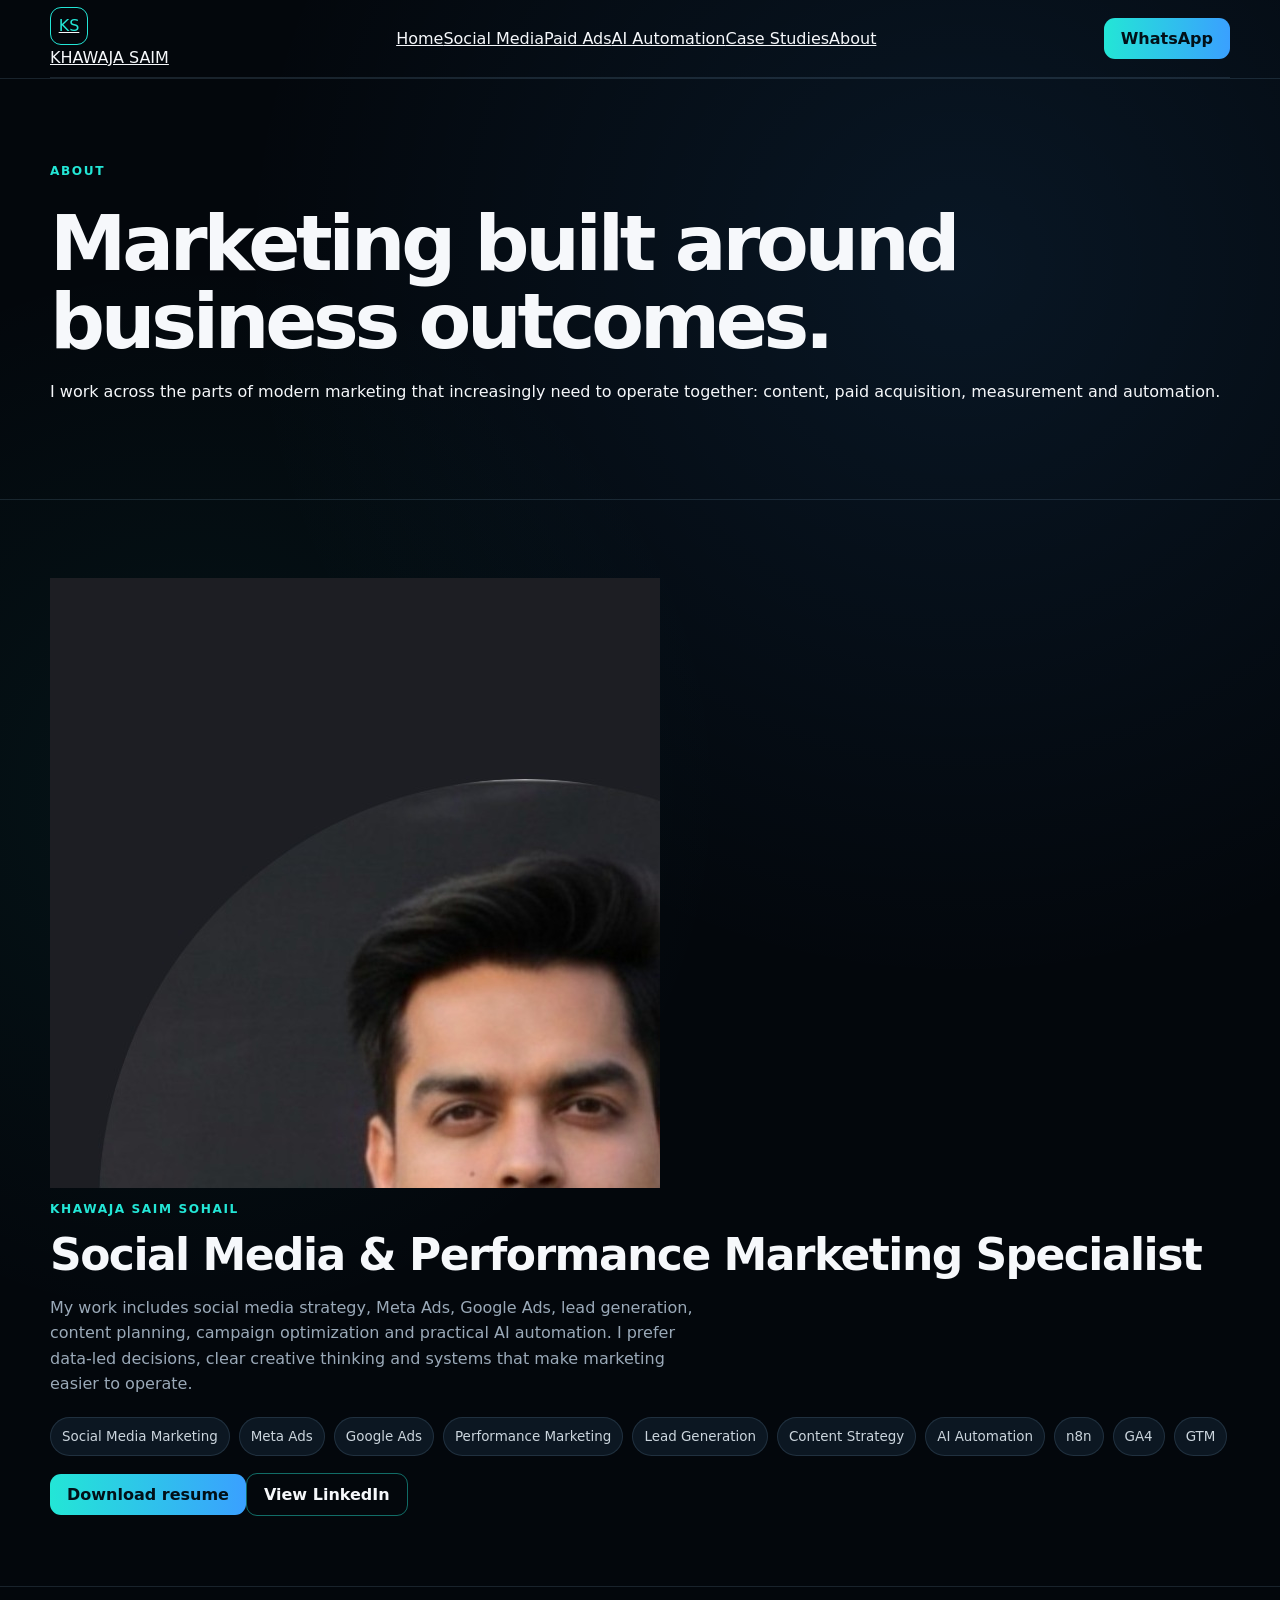
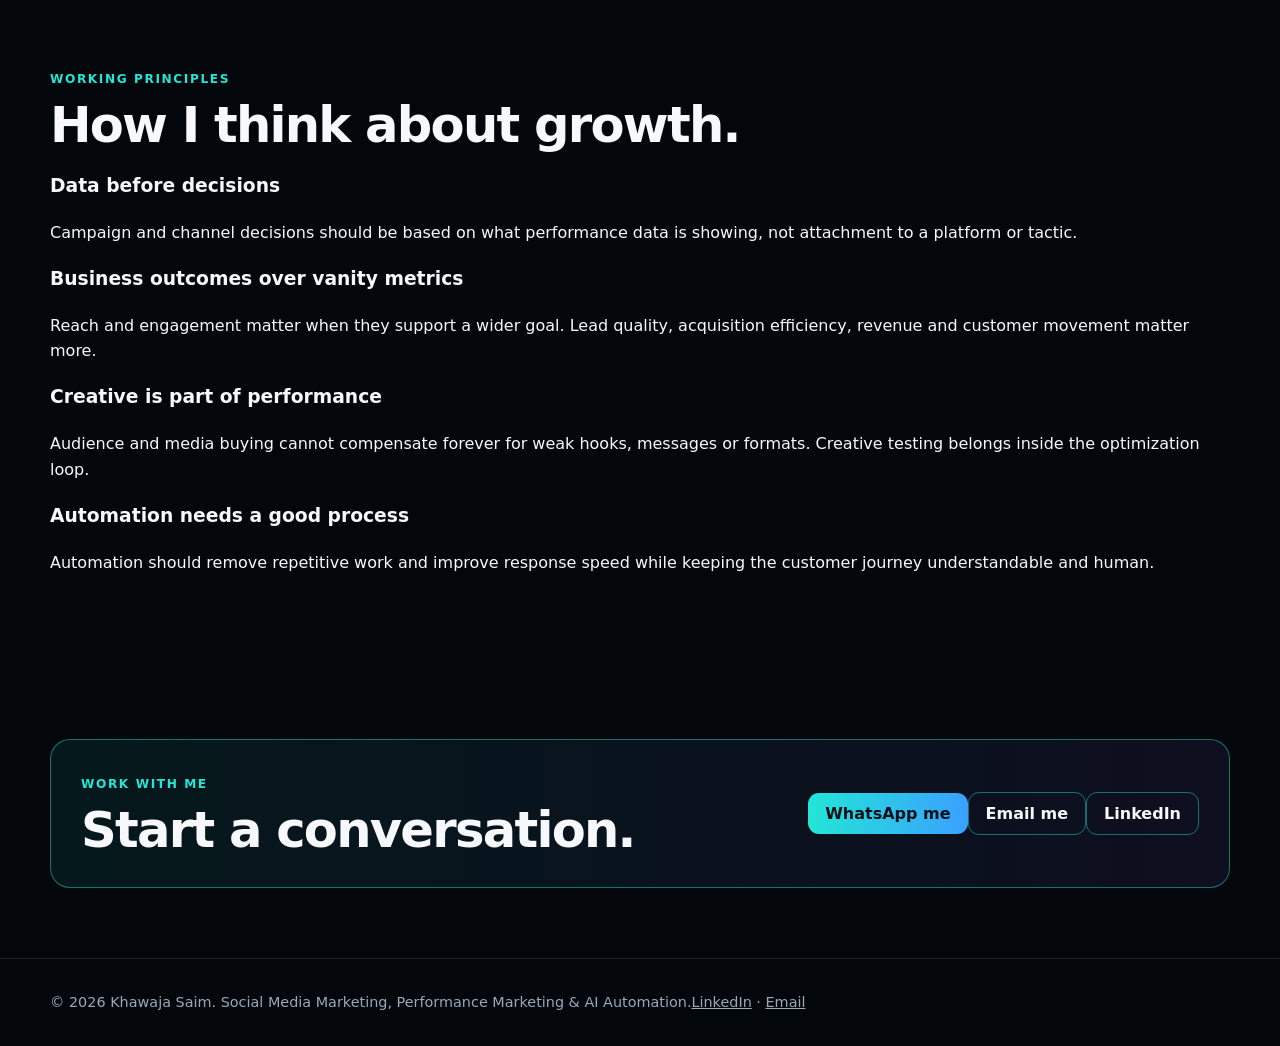
==== about.html @ 539ea3ec "Porfolio v2" ====
<!doctype html><html lang="en"><head><meta charset="utf-8"><meta name="viewport" content="width=device-width,initial-scale=1"><title>About Khawaja Saim | Social Media & Performance Marketing</title><meta name="description" content="About Khawaja Saim, a social media and performance marketing specialist working across paid ads, content strategy, lead generation and AI marketing automation."><meta name="robots" content="index,follow,max-image-preview:large"><link rel="canonical" href="https://khawajasaim0.github.io/Khawaja-Saim/about.html"><link rel="icon" href="assets/ks-mark.svg" type="image/svg+xml"><meta property="og:title" content="About Khawaja Saim | Social Media & Performance Marketing"><meta property="og:description" content="About Khawaja Saim, a social media and performance marketing specialist working across paid ads, content strategy, lead generation and AI marketing automation."><meta property="og:type" content="website"><meta property="og:image" content="https://khawajasaim0.github.io/Khawaja-Saim/assets/khawaja-saim.jpg"><meta property="og:url" content="https://khawajasaim0.github.io/Khawaja-Saim/about.html"><link rel="stylesheet" href="styles.css"><script type="application/ld+json">{"@context":"https://schema.org","@type":"Person","name":"Khawaja Saim Sohail","alternateName":"Khawaja Saim","url":"https://khawajasaim0.github.io/Khawaja-Saim/","image":"https://khawajasaim0.github.io/Khawaja-Saim/assets/khawaja-saim.jpg","jobTitle":"Social Media and Performance Marketing Specialist","sameAs":["https://www.linkedin.com/in/khawajasaim"],"knowsAbout":["Social Media Marketing","Meta Ads","Google Ads","Performance Marketing","Lead Generation","Content Strategy","AI Marketing Automation","n8n","AI Voice Agents","GA4","Google Tag Manager"]}</script></head><body><header class="site-header"><div class="wrap"><nav><a class="brand" href="index.html" aria-label="Khawaja Saim home"><span class="mark">KS</span><span>KHAWAJA SAIM</span></a><div class="navlinks"><a href="index.html">Home</a><a href="social-media-marketing.html">Social Media</a><a href="paid-ads.html">Paid Ads</a><a href="ai-automation.html">AI Automation</a><a href="case-studies.html">Case Studies</a><a href="about.html" aria-current="page">About</a></div><div class="nav-actions"><a class="btn primary" href="https://wa.me/923044828634?text=Hi%20Khawaja%20Saim%2C%20I%20found%20your%20portfolio%20and%20would%20like%20to%20discuss%20a%20project." target="_blank" rel="noopener">WhatsApp</a></div></nav></div></header><main><section class="page-hero"><div class="wrap"><span class="eyebrow">About</span><h1>Marketing built around<br>business outcomes.</h1><p>I work across the parts of modern marketing that increasingly need to operate together: content, paid acquisition, measurement and automation.</p></div></section><section class="section alt"><div class="wrap about-grid"><div class="about-photo"><img src="assets/khawaja-saim.jpg" alt="Khawaja Saim professional portrait"></div><div><span class="eyebrow">Khawaja Saim Sohail</span><h2 style="font-size:44px;margin-top:10px">Social Media & Performance Marketing Specialist</h2><p class="sub">My work includes social media strategy, Meta Ads, Google Ads, lead generation, content planning, campaign optimization and practical AI automation. I prefer data-led decisions, clear creative thinking and systems that make marketing easier to operate.</p><div class="chips"><span class="chip">Social Media Marketing</span><span class="chip">Meta Ads</span><span class="chip">Google Ads</span><span class="chip">Performance Marketing</span><span class="chip">Lead Generation</span><span class="chip">Content Strategy</span><span class="chip">AI Automation</span><span class="chip">n8n</span><span class="chip">GA4</span><span class="chip">GTM</span></div><div class="hero-actions" style="margin-top:26px"><a class="btn primary" href="assets/Khawaja-Saim-Resume.pdf" download>Download resume</a><a class="btn ghost" href="https://www.linkedin.com/in/khawajasaim" target="_blank" rel="noopener">View LinkedIn</a></div></div></div></section><section class="section"><div class="wrap"><div class="section-head"><div><span class="eyebrow">Working principles</span><h2>How I think about growth.</h2></div></div><div class="content-grid"><article class="content-card"><h3>Data before decisions</h3><p>Campaign and channel decisions should be based on what performance data is showing, not attachment to a platform or tactic.</p></article><article class="content-card"><h3>Business outcomes over vanity metrics</h3><p>Reach and engagement matter when they support a wider goal. Lead quality, acquisition efficiency, revenue and customer movement matter more.</p></article><article class="content-card"><h3>Creative is part of performance</h3><p>Audience and media buying cannot compensate forever for weak hooks, messages or formats. Creative testing belongs inside the optimization loop.</p></article><article class="content-card"><h3>Automation needs a good process</h3><p>Automation should remove repetitive work and improve response speed while keeping the customer journey understandable and human.</p></article></div></div></section><section class="wrap cta"><div><span class="eyebrow">Work with me</span><h2>Start a conversation.</h2></div><div class="contact-links"><a class="btn primary" href="https://wa.me/923044828634?text=Hi%20Khawaja%20Saim%2C%20I%20found%20your%20portfolio%20and%20would%20like%20to%20discuss%20a%20project." target="_blank" rel="noopener">WhatsApp me</a><a class="btn ghost" href="mailto:khawajas245@gmail.com">Email me</a><a class="btn ghost" href="https://www.linkedin.com/in/khawajasaim" target="_blank" rel="noopener">LinkedIn</a></div></section></main><footer class="footer"><div class="wrap footer-row"><span>© <span data-year>2026</span> Khawaja Saim. Social Media Marketing, Performance Marketing & AI Automation.</span><span><a href="https://www.linkedin.com/in/khawajasaim" target="_blank" rel="noopener">LinkedIn</a> · <a href="mailto:khawajas245@gmail.com">Email</a></span></div></footer><script src="script.js"></script></body></html>
---- styles.css ----
:root{
 --bg:#03070c;--panel:#08111b;--panel2:#0b1521;--text:#f6f8fb;--muted:#9aa9b8;
 --cyan:#23e6d6;--blue:#3aa0ff;--violet:#9a6cff;--line:rgba(140,180,210,.16);
 --max:1180px;--shadow:0 18px 60px rgba(0,0,0,.34)
}
*{box-sizing:border-box}html{scroll-behavior:smooth}body{margin:0;background:
radial-gradient(circle at 75% 10%,rgba(58,160,255,.10),transparent 28%),
radial-gradient(circle at 15% 30%,rgba(35,230,214,.06),transparent 25%),var(--bg);
color:var(--text);font-family:Inter,ui-sans-serif,system-ui,-apple-system,Segoe UI,Arial,sans-serif;line-height:1.6}
a{color:inherit}.wrap{width:min(var(--max),calc(100% - 40px));margin:auto}
nav{height:78px;display:flex;align-items:center;justify-content:space-between;border-bottom:1px solid var(--line)}
.logo{display:flex;gap:12px;align-items:center;font-weight:850;letter-spacing:.04em}.mark{width:38px;height:38px;border:1px solid var(--cyan);border-radius:11px;display:grid;place-items:center;color:var(--cyan)}
.links{display:flex;gap:25px}.links a{text-decoration:none;color:#c9d3dc;font-size:.93rem}.navcta,.btn{border:1px solid rgba(35,230,214,.45);border-radius:11px;padding:11px 17px;text-decoration:none;font-weight:750}
.hero{min-height:660px;display:grid;grid-template-columns:1.08fr .92fr;gap:40px;align-items:center;padding:70px 0}
.kicker{display:inline-block;border:1px solid rgba(154,108,255,.45);border-radius:999px;padding:7px 12px;color:#c6b4ff;font-size:.78rem;letter-spacing:.07em;text-transform:uppercase}
h1{font-size:clamp(3rem,6vw,5.25rem);line-height:1.02;margin:22px 0 18px;letter-spacing:-.055em}.grad{background:linear-gradient(90deg,var(--cyan),var(--blue),var(--violet));-webkit-background-clip:text;color:transparent}
.lead{font-size:1.08rem;color:var(--muted);max-width:670px}.actions{margin-top:28px;display:flex;gap:12px;flex-wrap:wrap}.btn.primary{background:linear-gradient(90deg,var(--cyan),var(--blue));color:#021018;border:0}.btn.secondary{color:#eaf1f6}
.heroVisual{position:relative;min-height:500px;display:grid;place-items:center}.rings{position:absolute;width:450px;height:450px;border-radius:50%;border:1px solid rgba(58,160,255,.25);box-shadow:0 0 80px rgba(58,160,255,.12),inset 0 0 70px rgba(154,108,255,.07)}
.rings:before,.rings:after{content:"";position:absolute;border-radius:50%;inset:42px;border:1px dashed rgba(154,108,255,.28)}.rings:after{inset:92px;border-color:rgba(35,230,214,.22)}
.portrait{width:350px;height:350px;object-fit:cover;border-radius:34px;position:relative;z-index:2;filter:contrast(1.04);box-shadow:var(--shadow)}
.float{position:absolute;z-index:3;background:rgba(8,17,27,.88);backdrop-filter:blur(12px);border:1px solid var(--line);border-radius:14px;padding:14px 16px;min-width:160px;box-shadow:var(--shadow)}.f1{top:60px;right:0}.f2{bottom:75px;left:0}.float b{font-size:1.55rem;color:var(--cyan);display:block}.float small{color:var(--muted)}
section{padding:78px 0;border-top:1px solid var(--line)}.sectionHead{display:flex;justify-content:space-between;gap:30px;align-items:end}.eyebrow{color:var(--cyan);font-size:.76rem;font-weight:800;letter-spacing:.13em;text-transform:uppercase}
h2{font-size:clamp(2rem,4vw,3.1rem);line-height:1.08;margin:8px 0 0;letter-spacing:-.035em}.sub{color:var(--muted);max-width:650px}
.grid3{display:grid;grid-template-columns:repeat(3,1fr);gap:18px;margin-top:32px}.card{background:linear-gradient(180deg,rgba(11,21,33,.94),rgba(7,15,24,.94));border:1px solid var(--line);border-radius:18px;padding:25px;box-shadow:var(--shadow)}
.card:nth-child(1){border-color:rgba(35,230,214,.25)}.card:nth-child(2){border-color:rgba(58,160,255,.25)}.card:nth-child(3){border-color:rgba(154,108,255,.25)}
.icon{width:46px;height:46px;border-radius:14px;border:1px solid var(--line);display:grid;place-items:center;font-size:1.3rem;margin-bottom:18px}.card h3{font-size:1.28rem;margin:0 0 8px}.card p,.card li{color:var(--muted)}.card ul{padding-left:19px;margin-bottom:0}
.results{display:grid;grid-template-columns:repeat(3,1fr);gap:18px;margin-top:30px}.metric{padding:24px;border-radius:18px;background:var(--panel);border:1px solid var(--line)}.metric strong{display:block;font-size:2rem;color:var(--cyan);letter-spacing:-.04em}.metric span{color:var(--muted)}
.spark{height:44px;margin:17px 0;background:linear-gradient(165deg,transparent 47%,rgba(35,230,214,.65) 49%,rgba(35,230,214,.65) 51%,transparent 53%);opacity:.75}
.casegrid{display:grid;grid-template-columns:repeat(3,1fr);gap:18px;margin-top:30px}.case{min-height:250px;display:flex;flex-direction:column;justify-content:flex-end;background:linear-gradient(180deg,rgba(58,160,255,.08),rgba(7,15,24,.96));border:1px solid var(--line);border-radius:18px;padding:24px}.case .tag{font-size:.72rem;color:var(--cyan);text-transform:uppercase;letter-spacing:.1em}.case h3{margin:8px 0}.case p{color:var(--muted);margin:0}
.about{display:grid;grid-template-columns:.72fr 1.28fr;gap:35px;align-items:center}.about img{width:100%;max-width:330px;border-radius:22px;border:1px solid rgba(154,108,255,.4)}.chips{display:flex;gap:9px;flex-wrap:wrap;margin-top:20px}.chip{padding:8px 11px;background:#0c1722;border:1px solid var(--line);border-radius:999px;color:#cbd5dd;font-size:.84rem}
.cta{margin:70px auto;padding:30px;border-radius:20px;border:1px solid rgba(35,230,214,.45);background:linear-gradient(90deg,rgba(35,230,214,.08),rgba(154,108,255,.08));display:flex;justify-content:space-between;align-items:center;gap:20px}
footer{padding:32px 0;border-top:1px solid var(--line);color:var(--muted);font-size:.9rem}
@media(max-width:850px){.links{display:none}.hero{grid-template-columns:1fr;padding-top:45px}.heroVisual{min-height:420px}.portrait{width:280px;height:280px}.rings{width:350px;height:350px}.grid3,.results,.casegrid{grid-template-columns:1fr}.about{grid-template-columns:1fr}.sectionHead,.cta{align-items:flex-start;flex-direction:column}.f1{right:3px}.f2{left:3px}}
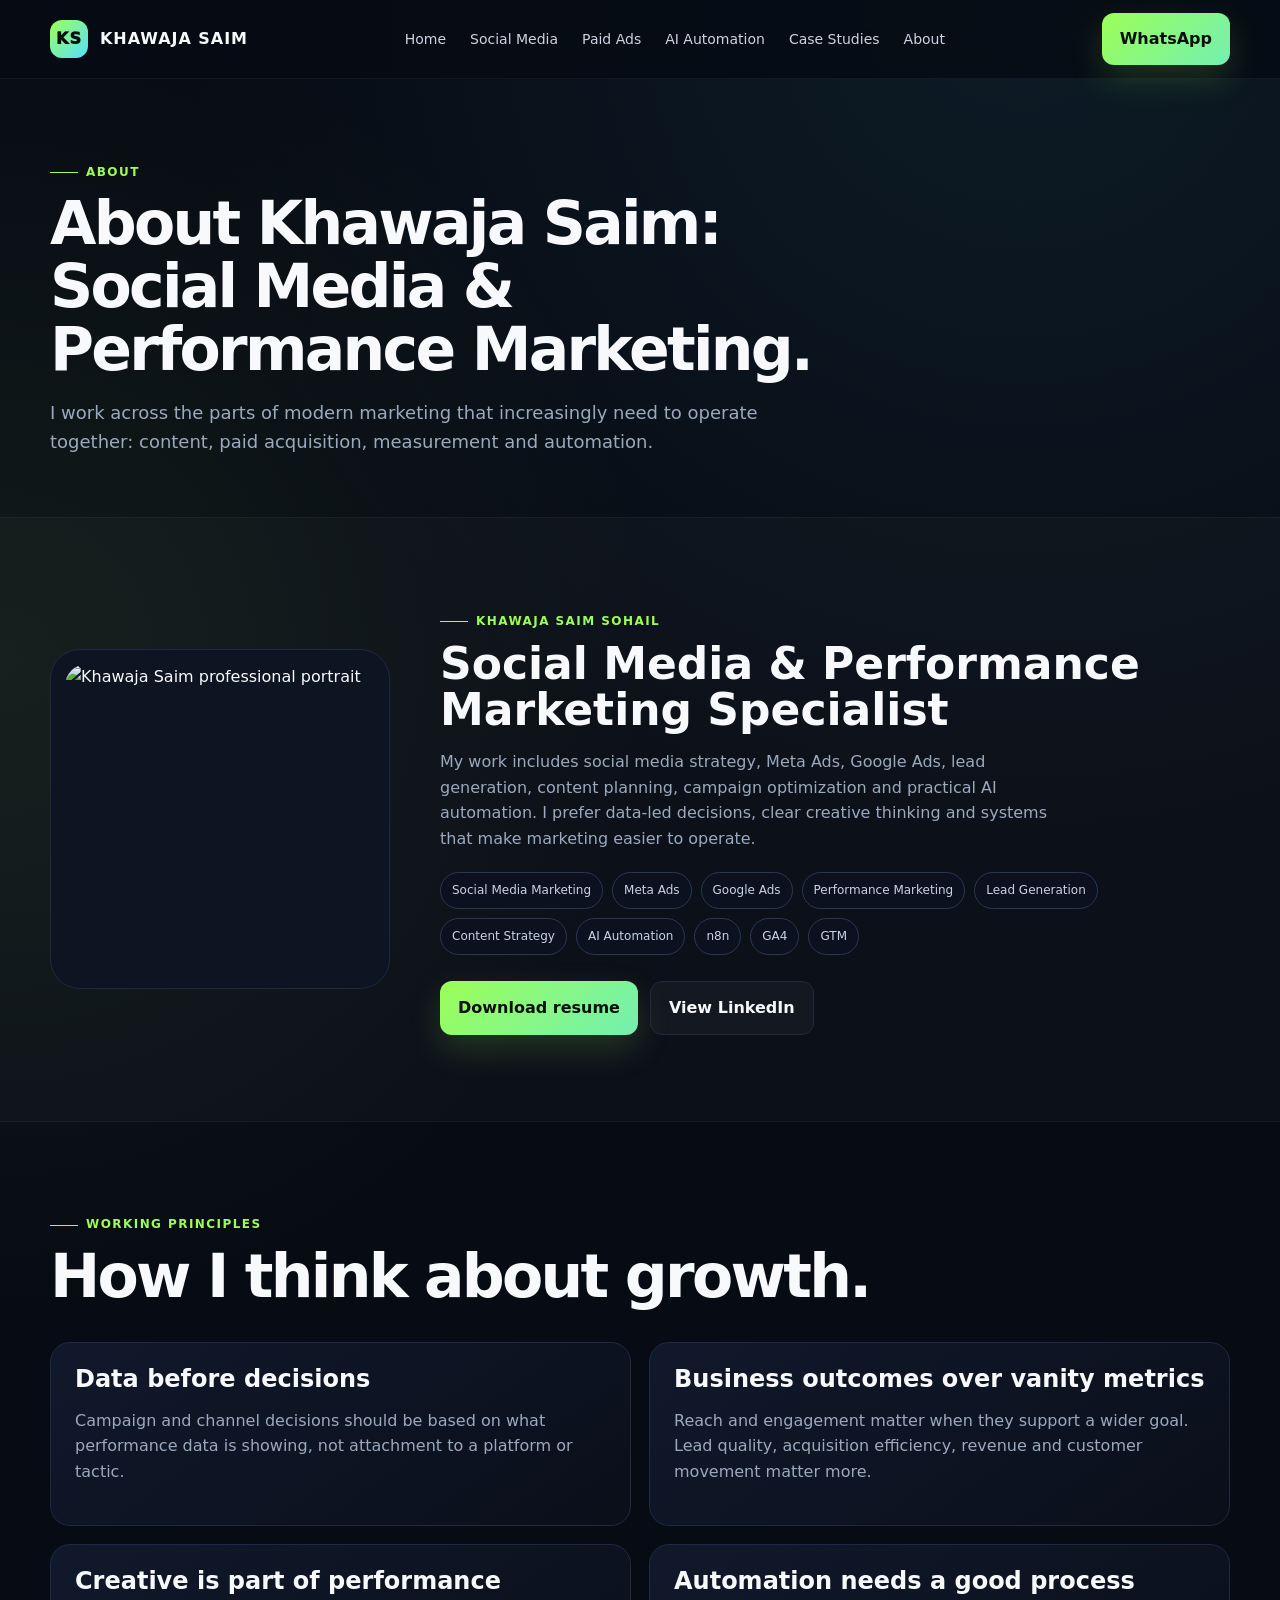
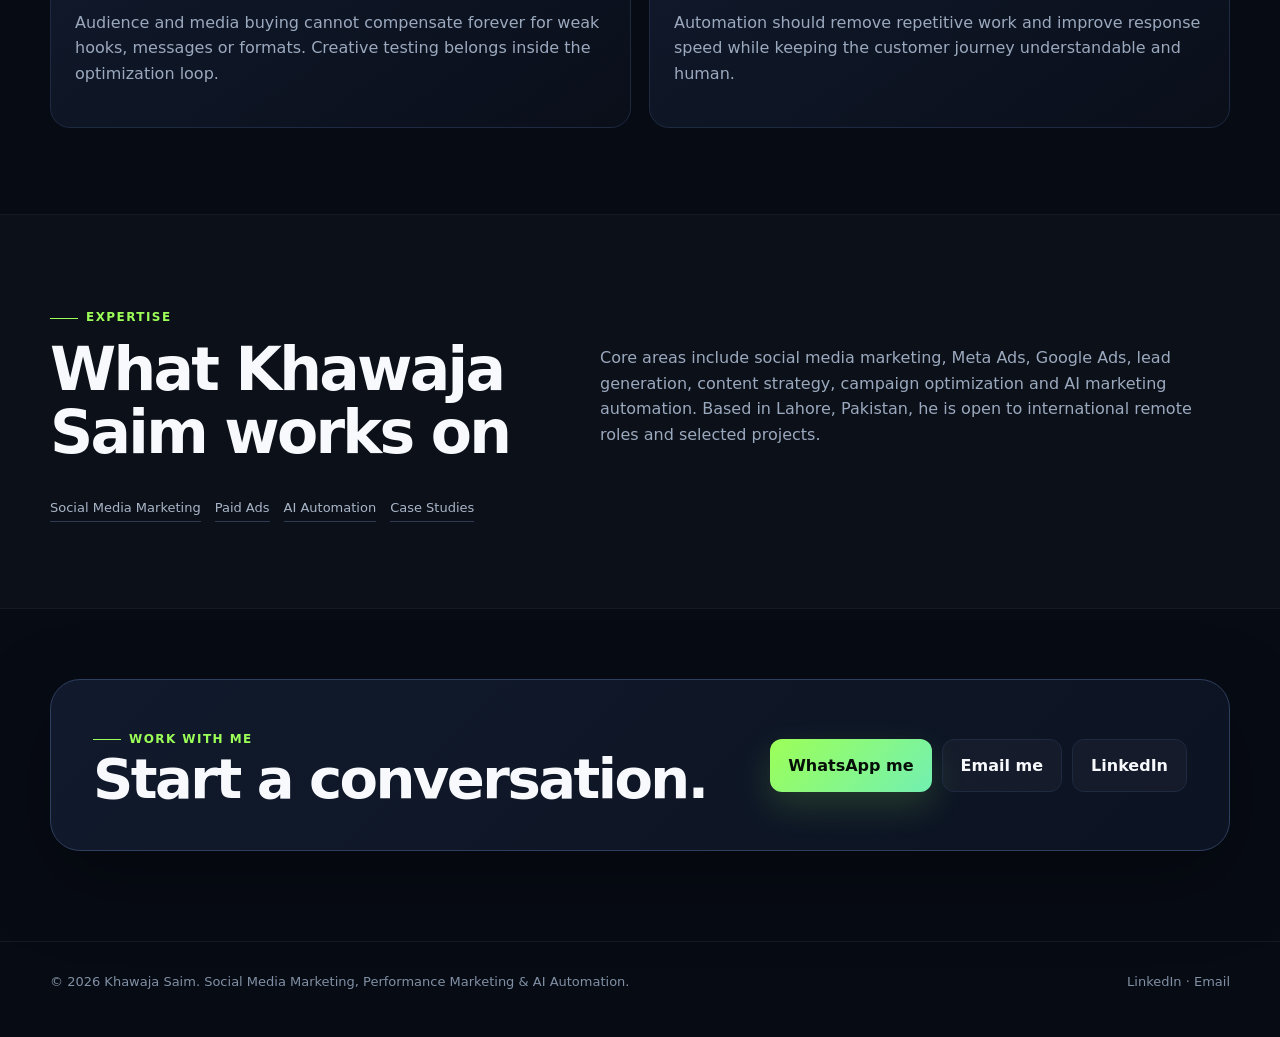
==== commit 27e9bed1: "Add files via upload" ====
--- a/about.html
+++ b/about.html
@@ -1 +1 @@
-<!doctype html><html lang="en"><head><meta charset="utf-8"><meta name="viewport" content="width=device-width,initial-scale=1"><title>About Khawaja Saim | Social Media & Performance Marketing</title><meta name="description" content="About Khawaja Saim, a social media and performance marketing specialist working across paid ads, content strategy, lead generation and AI marketing automation."><meta name="robots" content="index,follow,max-image-preview:large"><link rel="canonical" href="https://khawajasaim0.github.io/Khawaja-Saim/about.html"><link rel="icon" href="assets/ks-mark.svg" type="image/svg+xml"><meta property="og:title" content="About Khawaja Saim | Social Media & Performance Marketing"><meta property="og:description" content="About Khawaja Saim, a social media and performance marketing specialist working across paid ads, content strategy, lead generation and AI marketing automation."><meta property="og:type" content="website"><meta property="og:image" content="https://khawajasaim0.github.io/Khawaja-Saim/assets/khawaja-saim.jpg"><meta property="og:url" content="https://khawajasaim0.github.io/Khawaja-Saim/about.html"><link rel="stylesheet" href="styles.css"><script type="application/ld+json">{"@context":"https://schema.org","@type":"Person","name":"Khawaja Saim Sohail","alternateName":"Khawaja Saim","url":"https://khawajasaim0.github.io/Khawaja-Saim/","image":"https://khawajasaim0.github.io/Khawaja-Saim/assets/khawaja-saim.jpg","jobTitle":"Social Media and Performance Marketing Specialist","sameAs":["https://www.linkedin.com/in/khawajasaim"],"knowsAbout":["Social Media Marketing","Meta Ads","Google Ads","Performance Marketing","Lead Generation","Content Strategy","AI Marketing Automation","n8n","AI Voice Agents","GA4","Google Tag Manager"]}</script></head><body><header class="site-header"><div class="wrap"><nav><a class="brand" href="index.html" aria-label="Khawaja Saim home"><span class="mark">KS</span><span>KHAWAJA SAIM</span></a><div class="navlinks"><a href="index.html">Home</a><a href="social-media-marketing.html">Social Media</a><a href="paid-ads.html">Paid Ads</a><a href="ai-automation.html">AI Automation</a><a href="case-studies.html">Case Studies</a><a href="about.html" aria-current="page">About</a></div><div class="nav-actions"><a class="btn primary" href="https://wa.me/923044828634?text=Hi%20Khawaja%20Saim%2C%20I%20found%20your%20portfolio%20and%20would%20like%20to%20discuss%20a%20project." target="_blank" rel="noopener">WhatsApp</a></div></nav></div></header><main><section class="page-hero"><div class="wrap"><span class="eyebrow">About</span><h1>Marketing built around<br>business outcomes.</h1><p>I work across the parts of modern marketing that increasingly need to operate together: content, paid acquisition, measurement and automation.</p></div></section><section class="section alt"><div class="wrap about-grid"><div class="about-photo"><img src="assets/khawaja-saim.jpg" alt="Khawaja Saim professional portrait"></div><div><span class="eyebrow">Khawaja Saim Sohail</span><h2 style="font-size:44px;margin-top:10px">Social Media & Performance Marketing Specialist</h2><p class="sub">My work includes social media strategy, Meta Ads, Google Ads, lead generation, content planning, campaign optimization and practical AI automation. I prefer data-led decisions, clear creative thinking and systems that make marketing easier to operate.</p><div class="chips"><span class="chip">Social Media Marketing</span><span class="chip">Meta Ads</span><span class="chip">Google Ads</span><span class="chip">Performance Marketing</span><span class="chip">Lead Generation</span><span class="chip">Content Strategy</span><span class="chip">AI Automation</span><span class="chip">n8n</span><span class="chip">GA4</span><span class="chip">GTM</span></div><div class="hero-actions" style="margin-top:26px"><a class="btn primary" href="assets/Khawaja-Saim-Resume.pdf" download>Download resume</a><a class="btn ghost" href="https://www.linkedin.com/in/khawajasaim" target="_blank" rel="noopener">View LinkedIn</a></div></div></div></section><section class="section"><div class="wrap"><div class="section-head"><div><span class="eyebrow">Working principles</span><h2>How I think about growth.</h2></div></div><div class="content-grid"><article class="content-card"><h3>Data before decisions</h3><p>Campaign and channel decisions should be based on what performance data is showing, not attachment to a platform or tactic.</p></article><article class="content-card"><h3>Business outcomes over vanity metrics</h3><p>Reach and engagement matter when they support a wider goal. Lead quality, acquisition efficiency, revenue and customer movement matter more.</p></article><article class="content-card"><h3>Creative is part of performance</h3><p>Audience and media buying cannot compensate forever for weak hooks, messages or formats. Creative testing belongs inside the optimization loop.</p></article><article class="content-card"><h3>Automation needs a good process</h3><p>Automation should remove repetitive work and improve response speed while keeping the customer journey understandable and human.</p></article></div></div></section><section class="wrap cta"><div><span class="eyebrow">Work with me</span><h2>Start a conversation.</h2></div><div class="contact-links"><a class="btn primary" href="https://wa.me/923044828634?text=Hi%20Khawaja%20Saim%2C%20I%20found%20your%20portfolio%20and%20would%20like%20to%20discuss%20a%20project." target="_blank" rel="noopener">WhatsApp me</a><a class="btn ghost" href="mailto:khawajas245@gmail.com">Email me</a><a class="btn ghost" href="https://www.linkedin.com/in/khawajasaim" target="_blank" rel="noopener">LinkedIn</a></div></section></main><footer class="footer"><div class="wrap footer-row"><span>© <span data-year>2026</span> Khawaja Saim. Social Media Marketing, Performance Marketing & AI Automation.</span><span><a href="https://www.linkedin.com/in/khawajasaim" target="_blank" rel="noopener">LinkedIn</a> · <a href="mailto:khawajas245@gmail.com">Email</a></span></div></footer><script src="script.js"></script></body></html>+<!doctype html><html lang="en"><head><meta charset="utf-8"><meta name="viewport" content="width=device-width,initial-scale=1"><title>About Khawaja Saim | Performance Marketing Specialist</title><meta name="description" content="About Khawaja Saim, a Lahore-based Social Media and Performance Marketing Specialist working across organic social, paid acquisition and AI marketing automation."><meta name="robots" content="index,follow,max-image-preview:large"><link rel="canonical" href="https://khawajasaim.github.io/Khawaja-Saim/about.html"><link rel="icon" href="assets/ks-mark.svg" type="image/svg+xml"><meta property="og:title" content="About Khawaja Saim | Performance Marketing Specialist"><meta property="og:description" content="About Khawaja Saim, a Lahore-based Social Media and Performance Marketing Specialist working across organic social, paid acquisition and AI marketing automation."><meta property="og:type" content="website"><meta property="og:image" content="https://khawajasaim.github.io/Khawaja-Saim/assets/khawaja-saim.jpg"><meta property="og:url" content="https://khawajasaim.github.io/Khawaja-Saim/about.html"><meta name="author" content="Khawaja Saim Sohail"><meta name="theme-color" content="#070b14"><meta property="og:site_name" content="Khawaja Saim"><meta property="og:locale" content="en_US"><meta name="twitter:card" content="summary_large_image"><meta name="twitter:title" content="About Khawaja Saim | Performance Marketing Specialist"><meta name="twitter:description" content="About Khawaja Saim, a Lahore-based Social Media and Performance Marketing Specialist working across organic social, paid acquisition and AI marketing automation."><meta name="twitter:image" content="https://khawajasaim.github.io/Khawaja-Saim/assets/khawaja-saim.jpg"><link rel="me" href="https://www.linkedin.com/in/khawajasaim"><link rel="stylesheet" href="styles.css"><script type="application/ld+json">{"@context":"https://schema.org","@graph":[{"@type":"Person","@id":"https://khawajasaim.github.io/Khawaja-Saim/#person","name":"Khawaja Saim Sohail","alternateName":"Khawaja Saim","url":"https://khawajasaim.github.io/Khawaja-Saim/","image":"https://khawajasaim.github.io/Khawaja-Saim/assets/khawaja-saim.jpg","jobTitle":"Social Media and Performance Marketing Specialist","description":"Social Media and Performance Marketing Specialist focused on social media strategy, Meta Ads, Google Ads, lead generation and AI marketing automation.","sameAs":["https://www.linkedin.com/in/khawajasaim","https://github.com/khawajasaim"],"address":{"@type":"PostalAddress","addressLocality":"Lahore","addressCountry":"PK"},"knowsAbout":["Social Media Marketing","Performance Marketing","Meta Ads","Google Ads","Lead Generation","Content Strategy","Campaign Optimization","AI Marketing Automation","n8n Workflows","AI Voice Agents","Google Analytics 4","Google Tag Manager"]},{"@type":"AboutPage","@id":"https://khawajasaim.github.io/Khawaja-Saim/about.html#webpage","url":"https://khawajasaim.github.io/Khawaja-Saim/about.html","name":"About Khawaja Saim | Performance Marketing Specialist","description":"About Khawaja Saim, a Lahore-based Social Media and Performance Marketing Specialist working across organic social, paid acquisition and AI marketing automation.","isPartOf":{"@id":"https://khawajasaim.github.io/Khawaja-Saim/#website"},"about":{"@id":"https://khawajasaim.github.io/Khawaja-Saim/#person"},"inLanguage":"en"},{"@type":"WebSite","@id":"https://khawajasaim.github.io/Khawaja-Saim/#website","url":"https://khawajasaim.github.io/Khawaja-Saim/","name":"Khawaja Saim","publisher":{"@id":"https://khawajasaim.github.io/Khawaja-Saim/#person"},"inLanguage":"en"},{"@type":"BreadcrumbList","@id":"https://khawajasaim.github.io/Khawaja-Saim/about.html#breadcrumb","itemListElement":[{"@type":"ListItem","position":1,"name":"Home","item":"https://khawajasaim.github.io/Khawaja-Saim/"},{"@type":"ListItem","position":2,"name":"About Khawaja Saim","item":"https://khawajasaim.github.io/Khawaja-Saim/about.html"}]}]}</script></head><body><header class="site-header"><div class="wrap"><nav><a class="brand" href="index.html" aria-label="Khawaja Saim home"><span class="mark">KS</span><span>KHAWAJA SAIM</span></a><div class="navlinks"><a href="index.html">Home</a><a href="social-media-marketing.html">Social Media</a><a href="paid-ads.html">Paid Ads</a><a href="ai-automation.html">AI Automation</a><a href="case-studies.html">Case Studies</a><a href="about.html" aria-current="page">About</a></div><div class="nav-actions"><a class="btn primary" href="https://wa.me/923044828634?text=Hi%20Khawaja%20Saim%2C%20I%20found%20your%20portfolio%20and%20would%20like%20to%20discuss%20a%20project." target="_blank" rel="noopener">WhatsApp</a></div></nav></div></header><main><section class="page-hero"><div class="wrap"><span class="eyebrow">About</span><h1>About Khawaja Saim: Social Media & Performance Marketing.</h1><p>I work across the parts of modern marketing that increasingly need to operate together: content, paid acquisition, measurement and automation.</p></div></section><section class="section alt"><div class="wrap about-grid"><div class="about-photo"><img src="assets/khawaja-saim.jpg" alt="Khawaja Saim professional portrait"></div><div><span class="eyebrow">Khawaja Saim Sohail</span><h2 style="font-size:44px;margin-top:10px">Social Media & Performance Marketing Specialist</h2><p class="sub">My work includes social media strategy, Meta Ads, Google Ads, lead generation, content planning, campaign optimization and practical AI automation. I prefer data-led decisions, clear creative thinking and systems that make marketing easier to operate.</p><div class="chips"><span class="chip">Social Media Marketing</span><span class="chip">Meta Ads</span><span class="chip">Google Ads</span><span class="chip">Performance Marketing</span><span class="chip">Lead Generation</span><span class="chip">Content Strategy</span><span class="chip">AI Automation</span><span class="chip">n8n</span><span class="chip">GA4</span><span class="chip">GTM</span></div><div class="hero-actions" style="margin-top:26px"><a class="btn primary" href="assets/Khawaja-Saim-Resume.pdf" download>Download resume</a><a class="btn ghost" href="https://www.linkedin.com/in/khawajasaim" target="_blank" rel="noopener">View LinkedIn</a></div></div></div></section><section class="section"><div class="wrap"><div class="section-head"><div><span class="eyebrow">Working principles</span><h2>How I think about growth.</h2></div></div><div class="content-grid"><article class="content-card"><h3>Data before decisions</h3><p>Campaign and channel decisions should be based on what performance data is showing, not attachment to a platform or tactic.</p></article><article class="content-card"><h3>Business outcomes over vanity metrics</h3><p>Reach and engagement matter when they support a wider goal. Lead quality, acquisition efficiency, revenue and customer movement matter more.</p></article><article class="content-card"><h3>Creative is part of performance</h3><p>Audience and media buying cannot compensate forever for weak hooks, messages or formats. Creative testing belongs inside the optimization loop.</p></article><article class="content-card"><h3>Automation needs a good process</h3><p>Automation should remove repetitive work and improve response speed while keeping the customer journey understandable and human.</p></article></div></div></section><section class="section alt"><div class="wrap"><div class="section-head"><div><span class="eyebrow">Expertise</span><h2>What Khawaja Saim works on</h2></div><p class="sub">Core areas include social media marketing, Meta Ads, Google Ads, lead generation, content strategy, campaign optimization and AI marketing automation. Based in Lahore, Pakistan, he is open to international remote roles and selected projects.</p></div><div class="mini-nav"><a href="social-media-marketing.html">Social Media Marketing</a><a href="paid-ads.html">Paid Ads</a><a href="ai-automation.html">AI Automation</a><a href="case-studies.html">Case Studies</a></div></div></section><section class="wrap cta"><div><span class="eyebrow">Work with me</span><h2>Start a conversation.</h2></div><div class="contact-links"><a class="btn primary" href="https://wa.me/923044828634?text=Hi%20Khawaja%20Saim%2C%20I%20found%20your%20portfolio%20and%20would%20like%20to%20discuss%20a%20project." target="_blank" rel="noopener">WhatsApp me</a><a class="btn ghost" href="mailto:khawajas245@gmail.com">Email me</a><a class="btn ghost" href="https://www.linkedin.com/in/khawajasaim" target="_blank" rel="noopener">LinkedIn</a></div></section></main><footer class="footer"><div class="wrap footer-row"><span>© <span data-year>2026</span> Khawaja Saim. Social Media Marketing, Performance Marketing & AI Automation.</span><span><a href="https://www.linkedin.com/in/khawajasaim" target="_blank" rel="noopener">LinkedIn</a> · <a href="mailto:khawajas245@gmail.com">Email</a></span></div></footer><script src="script.js"></script></body></html>
--- a/styles.css
+++ b/styles.css
@@ -1,34 +1,3 @@
-
-:root{
- --bg:#03070c;--panel:#08111b;--panel2:#0b1521;--text:#f6f8fb;--muted:#9aa9b8;
- --cyan:#23e6d6;--blue:#3aa0ff;--violet:#9a6cff;--line:rgba(140,180,210,.16);
- --max:1180px;--shadow:0 18px 60px rgba(0,0,0,.34)
-}
-*{box-sizing:border-box}html{scroll-behavior:smooth}body{margin:0;background:
-radial-gradient(circle at 75% 10%,rgba(58,160,255,.10),transparent 28%),
-radial-gradient(circle at 15% 30%,rgba(35,230,214,.06),transparent 25%),var(--bg);
-color:var(--text);font-family:Inter,ui-sans-serif,system-ui,-apple-system,Segoe UI,Arial,sans-serif;line-height:1.6}
-a{color:inherit}.wrap{width:min(var(--max),calc(100% - 40px));margin:auto}
-nav{height:78px;display:flex;align-items:center;justify-content:space-between;border-bottom:1px solid var(--line)}
-.logo{display:flex;gap:12px;align-items:center;font-weight:850;letter-spacing:.04em}.mark{width:38px;height:38px;border:1px solid var(--cyan);border-radius:11px;display:grid;place-items:center;color:var(--cyan)}
-.links{display:flex;gap:25px}.links a{text-decoration:none;color:#c9d3dc;font-size:.93rem}.navcta,.btn{border:1px solid rgba(35,230,214,.45);border-radius:11px;padding:11px 17px;text-decoration:none;font-weight:750}
-.hero{min-height:660px;display:grid;grid-template-columns:1.08fr .92fr;gap:40px;align-items:center;padding:70px 0}
-.kicker{display:inline-block;border:1px solid rgba(154,108,255,.45);border-radius:999px;padding:7px 12px;color:#c6b4ff;font-size:.78rem;letter-spacing:.07em;text-transform:uppercase}
-h1{font-size:clamp(3rem,6vw,5.25rem);line-height:1.02;margin:22px 0 18px;letter-spacing:-.055em}.grad{background:linear-gradient(90deg,var(--cyan),var(--blue),var(--violet));-webkit-background-clip:text;color:transparent}
-.lead{font-size:1.08rem;color:var(--muted);max-width:670px}.actions{margin-top:28px;display:flex;gap:12px;flex-wrap:wrap}.btn.primary{background:linear-gradient(90deg,var(--cyan),var(--blue));color:#021018;border:0}.btn.secondary{color:#eaf1f6}
-.heroVisual{position:relative;min-height:500px;display:grid;place-items:center}.rings{position:absolute;width:450px;height:450px;border-radius:50%;border:1px solid rgba(58,160,255,.25);box-shadow:0 0 80px rgba(58,160,255,.12),inset 0 0 70px rgba(154,108,255,.07)}
-.rings:before,.rings:after{content:"";position:absolute;border-radius:50%;inset:42px;border:1px dashed rgba(154,108,255,.28)}.rings:after{inset:92px;border-color:rgba(35,230,214,.22)}
-.portrait{width:350px;height:350px;object-fit:cover;border-radius:34px;position:relative;z-index:2;filter:contrast(1.04);box-shadow:var(--shadow)}
-.float{position:absolute;z-index:3;background:rgba(8,17,27,.88);backdrop-filter:blur(12px);border:1px solid var(--line);border-radius:14px;padding:14px 16px;min-width:160px;box-shadow:var(--shadow)}.f1{top:60px;right:0}.f2{bottom:75px;left:0}.float b{font-size:1.55rem;color:var(--cyan);display:block}.float small{color:var(--muted)}
-section{padding:78px 0;border-top:1px solid var(--line)}.sectionHead{display:flex;justify-content:space-between;gap:30px;align-items:end}.eyebrow{color:var(--cyan);font-size:.76rem;font-weight:800;letter-spacing:.13em;text-transform:uppercase}
-h2{font-size:clamp(2rem,4vw,3.1rem);line-height:1.08;margin:8px 0 0;letter-spacing:-.035em}.sub{color:var(--muted);max-width:650px}
-.grid3{display:grid;grid-template-columns:repeat(3,1fr);gap:18px;margin-top:32px}.card{background:linear-gradient(180deg,rgba(11,21,33,.94),rgba(7,15,24,.94));border:1px solid var(--line);border-radius:18px;padding:25px;box-shadow:var(--shadow)}
-.card:nth-child(1){border-color:rgba(35,230,214,.25)}.card:nth-child(2){border-color:rgba(58,160,255,.25)}.card:nth-child(3){border-color:rgba(154,108,255,.25)}
-.icon{width:46px;height:46px;border-radius:14px;border:1px solid var(--line);display:grid;place-items:center;font-size:1.3rem;margin-bottom:18px}.card h3{font-size:1.28rem;margin:0 0 8px}.card p,.card li{color:var(--muted)}.card ul{padding-left:19px;margin-bottom:0}
-.results{display:grid;grid-template-columns:repeat(3,1fr);gap:18px;margin-top:30px}.metric{padding:24px;border-radius:18px;background:var(--panel);border:1px solid var(--line)}.metric strong{display:block;font-size:2rem;color:var(--cyan);letter-spacing:-.04em}.metric span{color:var(--muted)}
-.spark{height:44px;margin:17px 0;background:linear-gradient(165deg,transparent 47%,rgba(35,230,214,.65) 49%,rgba(35,230,214,.65) 51%,transparent 53%);opacity:.75}
-.casegrid{display:grid;grid-template-columns:repeat(3,1fr);gap:18px;margin-top:30px}.case{min-height:250px;display:flex;flex-direction:column;justify-content:flex-end;background:linear-gradient(180deg,rgba(58,160,255,.08),rgba(7,15,24,.96));border:1px solid var(--line);border-radius:18px;padding:24px}.case .tag{font-size:.72rem;color:var(--cyan);text-transform:uppercase;letter-spacing:.1em}.case h3{margin:8px 0}.case p{color:var(--muted);margin:0}
-.about{display:grid;grid-template-columns:.72fr 1.28fr;gap:35px;align-items:center}.about img{width:100%;max-width:330px;border-radius:22px;border:1px solid rgba(154,108,255,.4)}.chips{display:flex;gap:9px;flex-wrap:wrap;margin-top:20px}.chip{padding:8px 11px;background:#0c1722;border:1px solid var(--line);border-radius:999px;color:#cbd5dd;font-size:.84rem}
-.cta{margin:70px auto;padding:30px;border-radius:20px;border:1px solid rgba(35,230,214,.45);background:linear-gradient(90deg,rgba(35,230,214,.08),rgba(154,108,255,.08));display:flex;justify-content:space-between;align-items:center;gap:20px}
-footer{padding:32px 0;border-top:1px solid var(--line);color:var(--muted);font-size:.9rem}
-@media(max-width:850px){.links{display:none}.hero{grid-template-columns:1fr;padding-top:45px}.heroVisual{min-height:420px}.portrait{width:280px;height:280px}.rings{width:350px;height:350px}.grid3,.results,.casegrid{grid-template-columns:1fr}.about{grid-template-columns:1fr}.sectionHead,.cta{align-items:flex-start;flex-direction:column}.f1{right:3px}.f2{left:3px}}
+:root{--bg:#070b14;--panel:#0d1322;--panel2:#111a2d;--text:#f7f9fc;--muted:#9ba9be;--line:#1e2a42;--green:#9cff57;--cyan:#57e0ff;--yellow:#ffd34e;--danger:#ff6b6b;--max:1180px;--shadow:0 28px 80px rgba(0,0,0,.35)}
+*{box-sizing:border-box}html{scroll-behavior:smooth}body{margin:0;background:radial-gradient(circle at 80% 0%,rgba(87,224,255,.08),transparent 30%),radial-gradient(circle at 0% 25%,rgba(156,255,87,.07),transparent 28%),var(--bg);color:var(--text);font-family:Inter,ui-sans-serif,system-ui,-apple-system,BlinkMacSystemFont,"Segoe UI",sans-serif;line-height:1.6}a{color:inherit;text-decoration:none}img{max-width:100%;display:block}.wrap{width:min(var(--max),calc(100% - 34px));margin:auto}.site-header{position:sticky;top:0;z-index:20;background:rgba(7,11,20,.84);backdrop-filter:blur(16px);border-bottom:1px solid rgba(255,255,255,.05)}nav{min-height:78px;display:flex;align-items:center;justify-content:space-between;gap:20px}.brand{display:flex;align-items:center;gap:12px;font-weight:900;letter-spacing:.06em}.mark{width:38px;height:38px;border-radius:12px;background:linear-gradient(135deg,var(--green),var(--cyan));display:grid;place-items:center;color:#07100b;font-weight:1000}.navlinks{display:flex;gap:24px;color:#cbd4e1;font-size:14px}.navlinks a:hover{color:white}.nav-actions{display:flex;gap:10px}.btn{display:inline-flex;align-items:center;justify-content:center;gap:8px;border-radius:12px;padding:13px 18px;font-weight:800;border:1px solid var(--line);transition:.2s ease}.btn:hover{transform:translateY(-1px);border-color:#3b4e73}.btn.primary{background:linear-gradient(135deg,var(--green),#73f0b2);color:#061009;border:none;box-shadow:0 14px 34px rgba(156,255,87,.16)}.btn.ghost{background:rgba(255,255,255,.03)}.hero{padding:86px 0 68px}.hero-grid{display:grid;grid-template-columns:1.12fr .88fr;gap:62px;align-items:center}.kicker,.eyebrow{display:inline-flex;align-items:center;gap:8px;color:var(--green);font-weight:900;letter-spacing:.12em;text-transform:uppercase;font-size:12px}.kicker:before,.eyebrow:before{content:"";width:28px;height:1px;background:currentColor}h1,h2,h3{line-height:1.05;margin:0}h1{font-size:clamp(46px,7.2vw,84px);letter-spacing:-.055em;max-width:840px}.grad{background:linear-gradient(90deg,var(--green),var(--cyan));-webkit-background-clip:text;background-clip:text;color:transparent}.lead{font-size:19px;color:#b7c3d5;max-width:760px;margin:24px 0 30px}.hero-actions{display:flex;gap:12px;flex-wrap:wrap}.trustline{display:flex;gap:18px;flex-wrap:wrap;color:#8998ae;font-size:13px;margin-top:28px}.trustline span{display:flex;gap:8px;align-items:center}.dot{width:6px;height:6px;background:var(--green);border-radius:50%}.portrait-shell{position:relative;isolation:isolate}.portrait-shell:before{content:"";position:absolute;inset:8%;background:linear-gradient(135deg,rgba(156,255,87,.4),rgba(87,224,255,.28));filter:blur(55px);z-index:-1}.portrait-card{background:linear-gradient(145deg,#121a2a,#090e18);border:1px solid #25314a;border-radius:36px;padding:18px;box-shadow:var(--shadow);position:relative;overflow:hidden}.portrait{width:100%;aspect-ratio:1/1;border-radius:50%;object-fit:cover;object-position:center 40%;border:1px solid #35415a;background:#0b1020}.float-card{position:absolute;background:rgba(12,18,31,.94);border:1px solid #2a3852;border-radius:15px;padding:12px 14px;box-shadow:0 16px 40px rgba(0,0,0,.38)}.float-card b{display:block;font-size:20px}.float-card small{color:var(--muted)}.fc1{left:-24px;bottom:70px}.fc2{right:-24px;top:54px}.section{padding:86px 0}.section.alt{background:rgba(255,255,255,.018);border-block:1px solid rgba(255,255,255,.04)}.section-head{display:flex;justify-content:space-between;gap:34px;align-items:end;margin-bottom:34px}.section-head h2,.page-hero h1{font-size:clamp(36px,5vw,60px);letter-spacing:-.045em;margin-top:10px}.sub{color:var(--muted);max-width:630px}.grid3{display:grid;grid-template-columns:repeat(3,1fr);gap:18px}.card,.metric-card,.case-card,.content-card{background:linear-gradient(145deg,rgba(17,26,45,.92),rgba(10,15,26,.92));border:1px solid var(--line);border-radius:20px;padding:24px}.card h3{font-size:22px;margin:14px 0 10px}.card p,.case-card p,.content-card p{color:var(--muted)}.icon{width:44px;height:44px;border-radius:13px;background:rgba(156,255,87,.1);color:var(--green);display:grid;place-items:center;font-size:21px;border:1px solid rgba(156,255,87,.2)}ul.clean{padding:0;margin:18px 0 0;list-style:none;color:#c8d2df}ul.clean li{padding:8px 0;border-top:1px solid rgba(255,255,255,.05)}ul.clean li:before{content:"+";color:var(--green);margin-right:9px;font-weight:900}.metrics{display:grid;grid-template-columns:repeat(3,1fr);gap:18px;margin-top:34px}.metric-card strong{font-size:38px;letter-spacing:-.04em}.metric-card span{color:var(--muted);display:block}.bar-chart{margin-top:22px;display:grid;gap:12px}.bar-row{display:grid;grid-template-columns:84px 1fr 76px;align-items:center;gap:12px;font-size:12px;color:#aeb9ca}.bar-track{height:12px;background:#141d2e;border-radius:999px;overflow:hidden;border:1px solid #26324a}.bar-fill{height:100%;border-radius:999px;background:linear-gradient(90deg,var(--green),var(--cyan));min-width:3px}.bar-fill.spend{background:#3c4a63}.bar-value{text-align:right;color:white;font-weight:800}.chart-note{font-size:11px;color:#7f8ca1;margin-top:8px}.case-grid{display:grid;grid-template-columns:repeat(2,1fr);gap:20px}.case-card{padding:0;overflow:hidden}.case-card img{width:100%;aspect-ratio:16/9;object-fit:cover;border-bottom:1px solid var(--line)}.case-body{padding:22px}.tag{display:inline-flex;background:rgba(87,224,255,.08);color:var(--cyan);border:1px solid rgba(87,224,255,.18);padding:5px 9px;border-radius:999px;font-size:11px;font-weight:900;text-transform:uppercase;letter-spacing:.08em}.case-body h3{font-size:26px;margin:14px 0 8px}.kpis{display:flex;gap:8px;flex-wrap:wrap;margin-top:16px}.kpi{background:#0a101c;border:1px solid var(--line);padding:8px 10px;border-radius:10px;font-size:12px}.kpi b{color:var(--green)}.download-strip{display:flex;justify-content:space-between;align-items:center;gap:22px;background:linear-gradient(120deg,rgba(156,255,87,.09),rgba(87,224,255,.07));border:1px solid #2b3a54;border-radius:24px;padding:28px}.download-actions{display:flex;gap:10px;flex-wrap:wrap}.about-grid{display:grid;grid-template-columns:340px 1fr;gap:50px;align-items:center}.about-photo{border-radius:30px;background:#0d1422;border:1px solid var(--line);padding:14px}.about-photo img{border-radius:22px;aspect-ratio:1/1;object-fit:cover}.chips{display:flex;gap:9px;flex-wrap:wrap;margin-top:20px}.chip{border:1px solid #2a3852;background:#0b111e;border-radius:999px;padding:8px 11px;color:#c8d4e5;font-size:12px}.cta{margin:70px auto 90px;border-radius:30px;border:1px solid #2d3e5e;background:linear-gradient(135deg,#111a2c,#0c1322);padding:42px;display:grid;grid-template-columns:1fr auto;gap:30px;align-items:center;box-shadow:var(--shadow)}.cta h2{font-size:clamp(34px,5vw,56px);letter-spacing:-.045em}.contact-links{display:flex;gap:10px;flex-wrap:wrap}.page-hero{padding:76px 0 42px}.page-hero p{font-size:18px;color:var(--muted);max-width:760px}.content-grid{display:grid;grid-template-columns:repeat(2,1fr);gap:18px}.content-card h3{font-size:24px;margin-bottom:10px}.process{display:grid;grid-template-columns:repeat(5,1fr);gap:12px}.step{border:1px solid var(--line);background:#0d1423;border-radius:18px;padding:18px}.step b{color:var(--green);font-size:12px}.step h3{font-size:17px;margin:12px 0 8px}.footer{border-top:1px solid rgba(255,255,255,.06);padding:30px 0 44px;color:#8190a4;font-size:13px}.footer-row{display:flex;justify-content:space-between;gap:20px;flex-wrap:wrap}.mobile-menu{display:none}.mini-nav{display:flex;gap:14px;flex-wrap:wrap;margin-top:26px}.mini-nav a{font-size:13px;color:#a9b6c8;border-bottom:1px solid #2e3b54;padding-bottom:3px}.sr-only{position:absolute;width:1px;height:1px;padding:0;margin:-1px;overflow:hidden;clip:rect(0,0,0,0);white-space:nowrap;border:0}
+@media(max-width:900px){.navlinks{display:none}.nav-actions .ghost{display:none}.hero{padding-top:55px}.hero-grid,.about-grid,.cta{grid-template-columns:1fr}.hero-grid{gap:44px}.portrait-shell{max-width:560px;margin:auto}.fc1{left:8px}.fc2{right:8px}.grid3,.metrics{grid-template-columns:1fr}.case-grid,.content-grid{grid-template-columns:1fr}.process{grid-template-columns:1fr 1fr}.section-head{display:block}.section-head .sub{margin-top:16px}.cta .contact-links{justify-content:flex-start}.about-grid{gap:28px}.about-photo{max-width:420px}}@media(max-width:600px){.wrap{width:min(100% - 22px,var(--max))}.site-header nav{min-height:68px}.brand span:last-child{font-size:12px}.nav-actions .btn{padding:10px 12px;font-size:12px}.hero{padding:44px 0 46px}h1{font-size:48px}.lead{font-size:16px}.hero-actions .btn{width:100%}.float-card{display:none}.portrait-card{border-radius:26px;padding:12px}.section{padding:62px 0}.section-head h2,.page-hero h1{font-size:39px}.metrics{gap:12px}.metric-card strong{font-size:32px}.case-grid{gap:14px}.download-strip{display:block}.download-actions{margin-top:20px}.download-actions .btn{width:100%}.process{grid-template-columns:1fr}.cta{padding:28px;margin-top:50px}.cta .contact-links .btn{width:100%}.bar-row{grid-template-columns:68px 1fr 68px}.about-grid{grid-template-columns:1fr}.page-hero{padding-top:48px}}
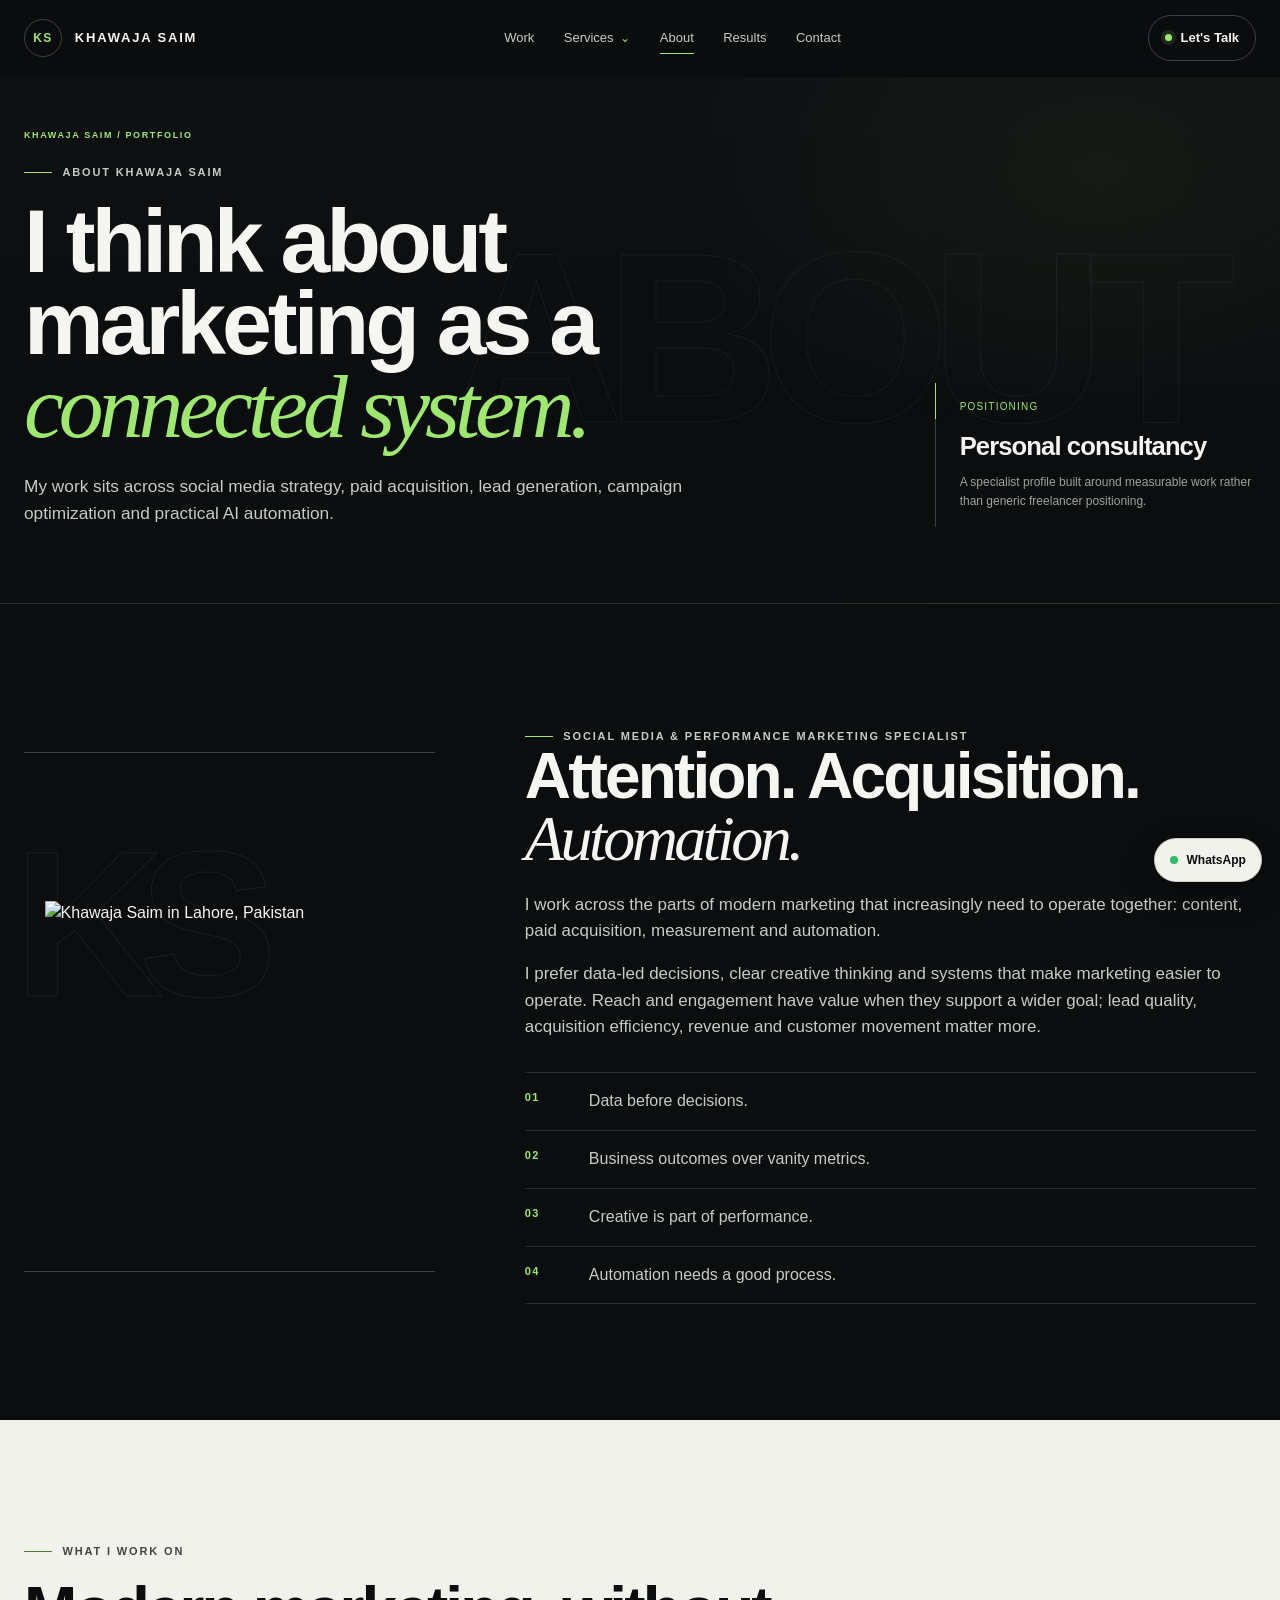
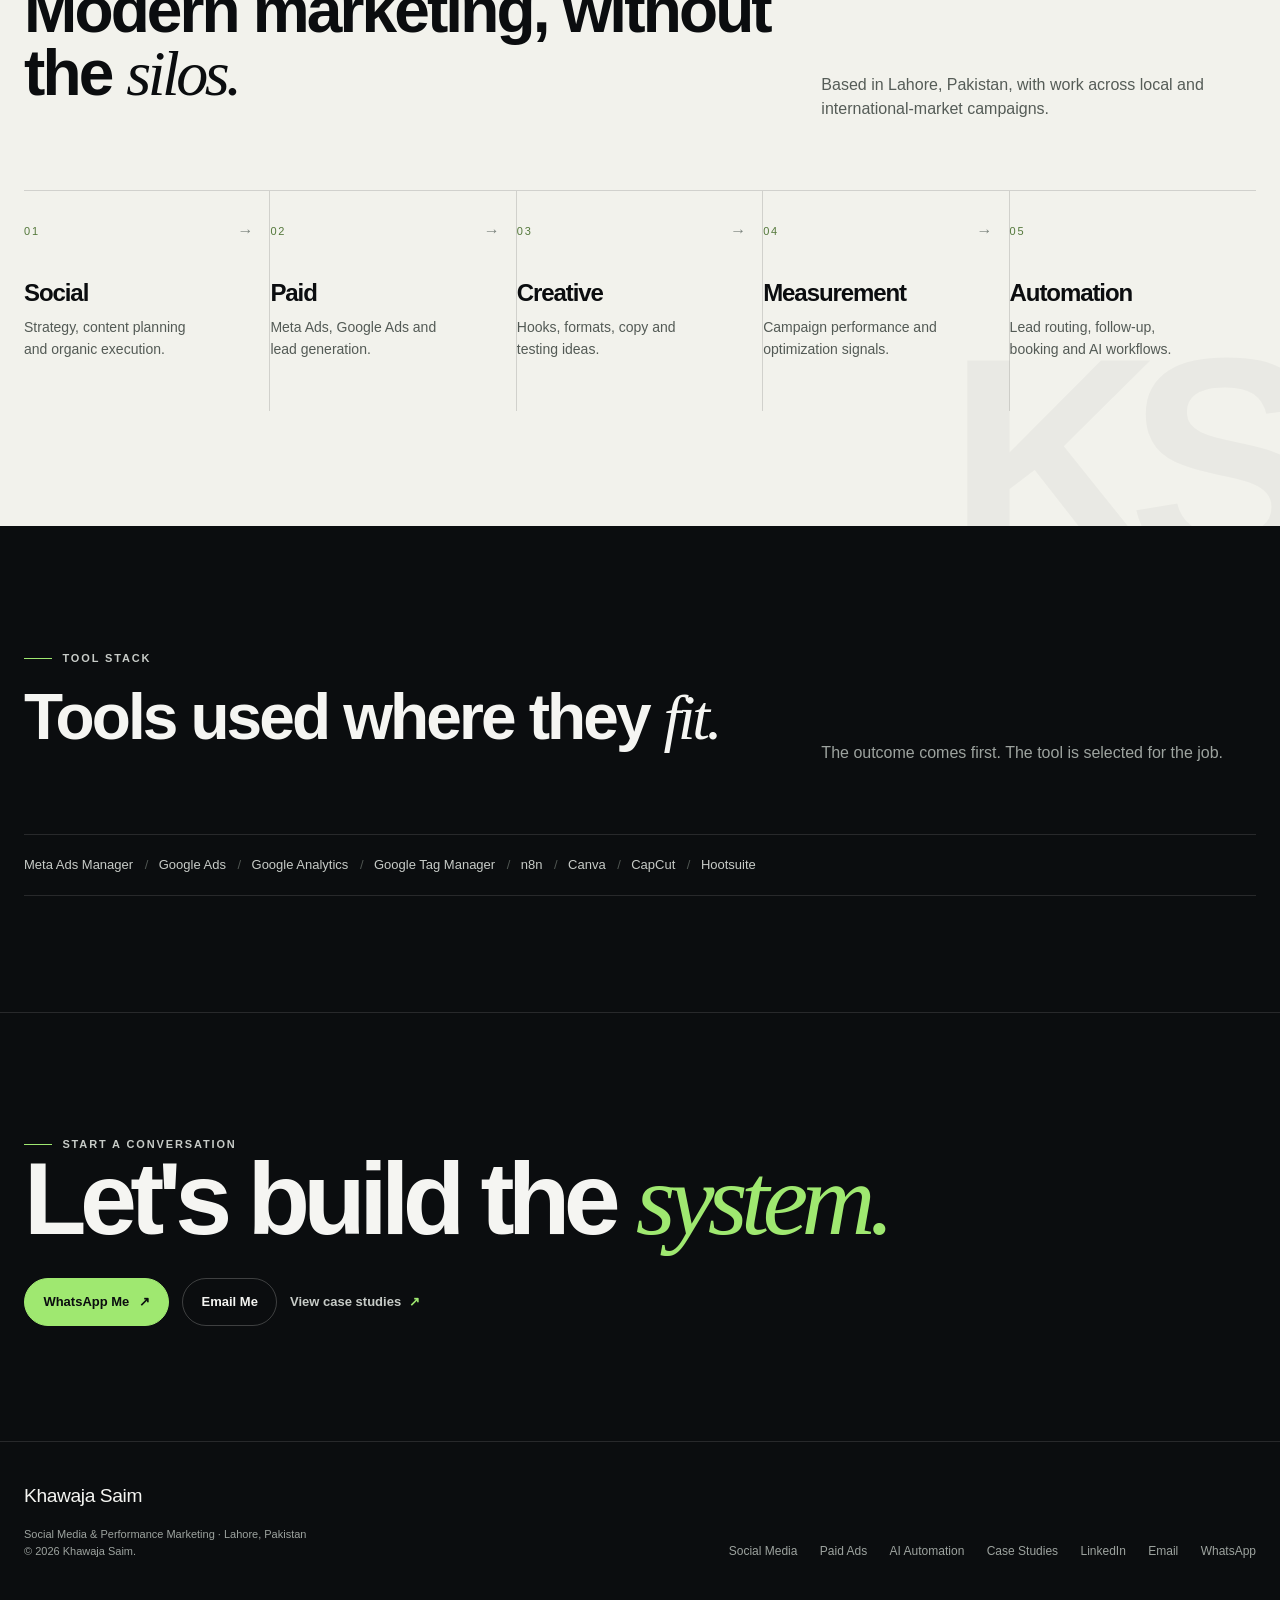
==== commit bf4bb0b0: "Add files via upload" ====
--- a/about.html
+++ b/about.html
@@ -1 +1,87 @@
-<!doctype html><html lang="en"><head><meta charset="utf-8"><meta name="viewport" content="width=device-width,initial-scale=1"><title>About Khawaja Saim | Performance Marketing Specialist</title><meta name="description" content="About Khawaja Saim, a Lahore-based Social Media and Performance Marketing Specialist working across organic social, paid acquisition and AI marketing automation."><meta name="robots" content="index,follow,max-image-preview:large"><link rel="canonical" href="https://khawajasaim.github.io/Khawaja-Saim/about.html"><link rel="icon" href="assets/ks-mark.svg" type="image/svg+xml"><meta property="og:title" content="About Khawaja Saim | Performance Marketing Specialist"><meta property="og:description" content="About Khawaja Saim, a Lahore-based Social Media and Performance Marketing Specialist working across organic social, paid acquisition and AI marketing automation."><meta property="og:type" content="website"><meta property="og:image" content="https://khawajasaim.github.io/Khawaja-Saim/assets/khawaja-saim.jpg"><meta property="og:url" content="https://khawajasaim.github.io/Khawaja-Saim/about.html"><meta name="author" content="Khawaja Saim Sohail"><meta name="theme-color" content="#070b14"><meta property="og:site_name" content="Khawaja Saim"><meta property="og:locale" content="en_US"><meta name="twitter:card" content="summary_large_image"><meta name="twitter:title" content="About Khawaja Saim | Performance Marketing Specialist"><meta name="twitter:description" content="About Khawaja Saim, a Lahore-based Social Media and Performance Marketing Specialist working across organic social, paid acquisition and AI marketing automation."><meta name="twitter:image" content="https://khawajasaim.github.io/Khawaja-Saim/assets/khawaja-saim.jpg"><link rel="me" href="https://www.linkedin.com/in/khawajasaim"><link rel="stylesheet" href="styles.css"><script type="application/ld+json">{"@context":"https://schema.org","@graph":[{"@type":"Person","@id":"https://khawajasaim.github.io/Khawaja-Saim/#person","name":"Khawaja Saim Sohail","alternateName":"Khawaja Saim","url":"https://khawajasaim.github.io/Khawaja-Saim/","image":"https://khawajasaim.github.io/Khawaja-Saim/assets/khawaja-saim.jpg","jobTitle":"Social Media and Performance Marketing Specialist","description":"Social Media and Performance Marketing Specialist focused on social media strategy, Meta Ads, Google Ads, lead generation and AI marketing automation.","sameAs":["https://www.linkedin.com/in/khawajasaim","https://github.com/khawajasaim"],"address":{"@type":"PostalAddress","addressLocality":"Lahore","addressCountry":"PK"},"knowsAbout":["Social Media Marketing","Performance Marketing","Meta Ads","Google Ads","Lead Generation","Content Strategy","Campaign Optimization","AI Marketing Automation","n8n Workflows","AI Voice Agents","Google Analytics 4","Google Tag Manager"]},{"@type":"AboutPage","@id":"https://khawajasaim.github.io/Khawaja-Saim/about.html#webpage","url":"https://khawajasaim.github.io/Khawaja-Saim/about.html","name":"About Khawaja Saim | Performance Marketing Specialist","description":"About Khawaja Saim, a Lahore-based Social Media and Performance Marketing Specialist working across organic social, paid acquisition and AI marketing automation.","isPartOf":{"@id":"https://khawajasaim.github.io/Khawaja-Saim/#website"},"about":{"@id":"https://khawajasaim.github.io/Khawaja-Saim/#person"},"inLanguage":"en"},{"@type":"WebSite","@id":"https://khawajasaim.github.io/Khawaja-Saim/#website","url":"https://khawajasaim.github.io/Khawaja-Saim/","name":"Khawaja Saim","publisher":{"@id":"https://khawajasaim.github.io/Khawaja-Saim/#person"},"inLanguage":"en"},{"@type":"BreadcrumbList","@id":"https://khawajasaim.github.io/Khawaja-Saim/about.html#breadcrumb","itemListElement":[{"@type":"ListItem","position":1,"name":"Home","item":"https://khawajasaim.github.io/Khawaja-Saim/"},{"@type":"ListItem","position":2,"name":"About Khawaja Saim","item":"https://khawajasaim.github.io/Khawaja-Saim/about.html"}]}]}</script></head><body><header class="site-header"><div class="wrap"><nav><a class="brand" href="index.html" aria-label="Khawaja Saim home"><span class="mark">KS</span><span>KHAWAJA SAIM</span></a><div class="navlinks"><a href="index.html">Home</a><a href="social-media-marketing.html">Social Media</a><a href="paid-ads.html">Paid Ads</a><a href="ai-automation.html">AI Automation</a><a href="case-studies.html">Case Studies</a><a href="about.html" aria-current="page">About</a></div><div class="nav-actions"><a class="btn primary" href="https://wa.me/923044828634?text=Hi%20Khawaja%20Saim%2C%20I%20found%20your%20portfolio%20and%20would%20like%20to%20discuss%20a%20project." target="_blank" rel="noopener">WhatsApp</a></div></nav></div></header><main><section class="page-hero"><div class="wrap"><span class="eyebrow">About</span><h1>About Khawaja Saim: Social Media & Performance Marketing.</h1><p>I work across the parts of modern marketing that increasingly need to operate together: content, paid acquisition, measurement and automation.</p></div></section><section class="section alt"><div class="wrap about-grid"><div class="about-photo"><img src="assets/khawaja-saim.jpg" alt="Khawaja Saim professional portrait"></div><div><span class="eyebrow">Khawaja Saim Sohail</span><h2 style="font-size:44px;margin-top:10px">Social Media & Performance Marketing Specialist</h2><p class="sub">My work includes social media strategy, Meta Ads, Google Ads, lead generation, content planning, campaign optimization and practical AI automation. I prefer data-led decisions, clear creative thinking and systems that make marketing easier to operate.</p><div class="chips"><span class="chip">Social Media Marketing</span><span class="chip">Meta Ads</span><span class="chip">Google Ads</span><span class="chip">Performance Marketing</span><span class="chip">Lead Generation</span><span class="chip">Content Strategy</span><span class="chip">AI Automation</span><span class="chip">n8n</span><span class="chip">GA4</span><span class="chip">GTM</span></div><div class="hero-actions" style="margin-top:26px"><a class="btn primary" href="assets/Khawaja-Saim-Resume.pdf" download>Download resume</a><a class="btn ghost" href="https://www.linkedin.com/in/khawajasaim" target="_blank" rel="noopener">View LinkedIn</a></div></div></div></section><section class="section"><div class="wrap"><div class="section-head"><div><span class="eyebrow">Working principles</span><h2>How I think about growth.</h2></div></div><div class="content-grid"><article class="content-card"><h3>Data before decisions</h3><p>Campaign and channel decisions should be based on what performance data is showing, not attachment to a platform or tactic.</p></article><article class="content-card"><h3>Business outcomes over vanity metrics</h3><p>Reach and engagement matter when they support a wider goal. Lead quality, acquisition efficiency, revenue and customer movement matter more.</p></article><article class="content-card"><h3>Creative is part of performance</h3><p>Audience and media buying cannot compensate forever for weak hooks, messages or formats. Creative testing belongs inside the optimization loop.</p></article><article class="content-card"><h3>Automation needs a good process</h3><p>Automation should remove repetitive work and improve response speed while keeping the customer journey understandable and human.</p></article></div></div></section><section class="section alt"><div class="wrap"><div class="section-head"><div><span class="eyebrow">Expertise</span><h2>What Khawaja Saim works on</h2></div><p class="sub">Core areas include social media marketing, Meta Ads, Google Ads, lead generation, content strategy, campaign optimization and AI marketing automation. Based in Lahore, Pakistan, he is open to international remote roles and selected projects.</p></div><div class="mini-nav"><a href="social-media-marketing.html">Social Media Marketing</a><a href="paid-ads.html">Paid Ads</a><a href="ai-automation.html">AI Automation</a><a href="case-studies.html">Case Studies</a></div></div></section><section class="wrap cta"><div><span class="eyebrow">Work with me</span><h2>Start a conversation.</h2></div><div class="contact-links"><a class="btn primary" href="https://wa.me/923044828634?text=Hi%20Khawaja%20Saim%2C%20I%20found%20your%20portfolio%20and%20would%20like%20to%20discuss%20a%20project." target="_blank" rel="noopener">WhatsApp me</a><a class="btn ghost" href="mailto:khawajas245@gmail.com">Email me</a><a class="btn ghost" href="https://www.linkedin.com/in/khawajasaim" target="_blank" rel="noopener">LinkedIn</a></div></section></main><footer class="footer"><div class="wrap footer-row"><span>© <span data-year>2026</span> Khawaja Saim. Social Media Marketing, Performance Marketing & AI Automation.</span><span><a href="https://www.linkedin.com/in/khawajasaim" target="_blank" rel="noopener">LinkedIn</a> · <a href="mailto:khawajas245@gmail.com">Email</a></span></div></footer><script src="script.js"></script></body></html>+<!DOCTYPE html>
+
+<html lang="en">
+<head>
+<meta charset="utf-8"/>
+<meta content="width=device-width,initial-scale=1,viewport-fit=cover" name="viewport"/>
+<title>About Khawaja Saim | Social Media &amp; Performance Marketing</title>
+<meta content="About Khawaja Saim, a Lahore-based Social Media and Performance Marketing Specialist working across organic social, paid acquisition, lead generation and AI automation." name="description"/>
+<meta content="index,follow,max-image-preview:large" name="robots"/>
+<link href="https://khawajasaim.github.io/Khawaja-Saim/about.html" rel="canonical"/>
+<link href="assets/ks-mark.svg" rel="icon" type="image/svg+xml"/>
+<meta content="#0B0D0F" name="theme-color"/>
+<meta content="Khawaja Saim Sohail" name="author"/>
+<meta content="website" property="og:type"/>
+<meta content="Khawaja Saim" property="og:site_name"/>
+<meta content="en_US" property="og:locale"/>
+<meta content="About Khawaja Saim | Social Media &amp; Performance Marketing" property="og:title"/>
+<meta content="About Khawaja Saim, a Lahore-based Social Media and Performance Marketing Specialist working across organic social, paid acquisition, lead generation and AI automation." property="og:description"/>
+<meta content="https://khawajasaim.github.io/Khawaja-Saim/about.html" property="og:url"/>
+<meta content="https://khawajasaim.github.io/Khawaja-Saim/assets/og-cover.png" property="og:image"/>
+<meta content="1200" property="og:image:width"/>
+<meta content="630" property="og:image:height"/>
+<meta content="summary_large_image" name="twitter:card"/>
+<meta content="About Khawaja Saim | Social Media &amp; Performance Marketing" name="twitter:title"/>
+<meta content="About Khawaja Saim, a Lahore-based Social Media and Performance Marketing Specialist working across organic social, paid acquisition, lead generation and AI automation." name="twitter:description"/>
+<meta content="https://khawajasaim.github.io/Khawaja-Saim/assets/og-cover.png" name="twitter:image"/>
+<link href="https://www.linkedin.com/in/khawajasaim" rel="me"/>
+<link href="styles.css" rel="stylesheet"/>
+<script async="" src="https://www.googletagmanager.com/gtag/js?id=G-KCSNS8PYEG"></script>
+<script>window.dataLayer=window.dataLayer||[];function gtag(){dataLayer.push(arguments)}gtag('js',new Date());gtag('config','G-KCSNS8PYEG');</script>
+<script type="application/ld+json">{"@context":"https://schema.org","@graph":[{"@type":"Person","@id":"https://khawajasaim.github.io/Khawaja-Saim/#person","name":"Khawaja Saim Sohail","alternateName":"Khawaja Saim","url":"https://khawajasaim.github.io/Khawaja-Saim/","image":"https://khawajasaim.github.io/Khawaja-Saim/assets/khawaja-saim-cutout-centered.png","jobTitle":"Social Media and Performance Marketing Specialist","description":"Social Media and Performance Marketing Specialist focused on social media strategy, Meta Ads, Google Ads, lead generation and AI marketing automation.","sameAs":["https://www.linkedin.com/in/khawajasaim","https://github.com/khawajasaim"],"address":{"@type":"PostalAddress","addressLocality":"Lahore","addressCountry":"PK"},"knowsAbout":["Social Media Marketing","Performance Marketing","Meta Ads","Google Ads","Lead Generation","Campaign Optimization","AI Marketing Automation","n8n Workflows","AI Voice Agents","Google Analytics 4","Google Tag Manager"]},{"@type":"AboutPage","@id":"https://khawajasaim.github.io/Khawaja-Saim/about.html#webpage","url":"https://khawajasaim.github.io/Khawaja-Saim/about.html","name":"About Khawaja Saim | Social Media & Performance Marketing","description":"About Khawaja Saim, a Lahore-based Social Media and Performance Marketing Specialist working across organic social, paid acquisition, lead generation and AI automation.","about":{"@id":"https://khawajasaim.github.io/Khawaja-Saim/#person"},"inLanguage":"en"}]}</script>
+</head><body class="premium-page page-about">
+<a class="skip-link" href="#main">Skip to content</a>
+<header class="site-header">
+<div class="wrap nav">
+<a aria-label="Khawaja Saim home" class="brand" href="index.html"><span class="brand-mark">KS</span><span class="brand-name">Khawaja Saim</span></a>
+<nav aria-label="Primary navigation" class="nav-links">
+<a href="case-studies.html">Work</a>
+<div class="nav-service">
+<button aria-expanded="false" aria-haspopup="true" class="nav-service-trigger" type="button">Services <span aria-hidden="true">⌄</span></button>
+<div class="service-dropdown" role="menu">
+<div class="service-dropdown-head"><span>Growth services</span><small>Attention → Acquisition → Automation</small></div>
+<a href="social-media-marketing.html" role="menuitem"><b>01</b><span><strong>Social Media</strong><small>Strategy, content systems &amp; organic growth</small></span><i>↗</i></a>
+<a href="paid-ads.html" role="menuitem"><b>02</b><span><strong>Performance Marketing</strong><small>Meta Ads, Google Ads &amp; lead generation</small></span><i>↗</i></a>
+<a href="ai-automation.html" role="menuitem"><b>03</b><span><strong>AI Automation</strong><small>Lead follow-up, voice agents &amp; workflows</small></span><i>↗</i></a>
+</div>
+</div>
+<a aria-current="page" href="about.html">About</a>
+<a href="case-studies.html#results">Results</a>
+<a href="contact.html">Contact</a>
+</nav>
+<a class="nav-cta" href="https://wa.me/923044828634?text=Hi%20Khawaja%20Saim%2C%20I%20found%20your%20portfolio%20and%20would%20like%20to%20discuss%20a%20project." rel="noopener" target="_blank"><span class="dot"></span>Let's Talk</a>
+<button aria-controls="mobile-menu" aria-expanded="false" aria-label="Open navigation" class="menu-toggle" type="button"><span></span><span></span></button>
+</div>
+<nav aria-hidden="true" aria-label="Mobile navigation" class="mobile-panel" id="mobile-menu">
+<a href="case-studies.html">Work <span>↗</span></a>
+<div class="mobile-services">
+<button aria-expanded="false" class="mobile-services-trigger" type="button">Services <span>+</span></button>
+<div class="mobile-services-list">
+<a href="social-media-marketing.html"><b>01</b><span>Social Media</span></a>
+<a href="paid-ads.html"><b>02</b><span>Performance Marketing</span></a>
+<a href="ai-automation.html"><b>03</b><span>AI Automation</span></a>
+</div>
+</div>
+<a href="about.html">About <span>↗</span></a>
+<a href="case-studies.html#results">Results <span>↗</span></a>
+<a href="contact.html">Contact <span>↗</span></a>
+<a class="nav-cta" href="https://wa.me/923044828634?text=Hi%20Khawaja%20Saim%2C%20I%20found%20your%20portfolio%20and%20would%20like%20to%20discuss%20a%20project." rel="noopener" target="_blank">Let's Talk on WhatsApp</a>
+</nav>
+</header><main id="main">
+<section class="page-hero" data-mark="ABOUT"><div class="wrap page-hero-grid"><div class="reveal"><div class="page-sequence">Khawaja Saim / Portfolio</div><span class="eyebrow">About Khawaja Saim</span><h1>I think about marketing as a <span class="display-serif accent">connected system.</span></h1><p class="lede">My work sits across social media strategy, paid acquisition, lead generation, campaign optimization and practical AI automation.</p></div><aside class="page-aside reveal"><small>Positioning</small><strong>Personal consultancy</strong><span>A specialist profile built around measurable work rather than generic freelancer positioning.</span></aside></div></section>
+<section class="section"><div class="wrap about-layout"><div class="about-portrait reveal"><picture><source srcset="assets/khawaja-saim-cutout-centered.webp" type="image/webp"/><img alt="Khawaja Saim in Lahore, Pakistan" height="900" loading="lazy" src="assets/khawaja-saim-cutout-centered.png" width="900"/></picture></div><div class="about-copy reveal"><span class="eyebrow">Social Media &amp; Performance Marketing Specialist</span><h2>Attention. Acquisition. <span class="display-serif">Automation.</span></h2><p>I work across the parts of modern marketing that increasingly need to operate together: content, paid acquisition, measurement and automation.</p><p>I prefer data-led decisions, clear creative thinking and systems that make marketing easier to operate. Reach and engagement have value when they support a wider goal; lead quality, acquisition efficiency, revenue and customer movement matter more.</p><div class="principles"><div class="principle"><b>01</b><span>Data before decisions.</span></div><div class="principle"><b>02</b><span>Business outcomes over vanity metrics.</span></div><div class="principle"><b>03</b><span>Creative is part of performance.</span></div><div class="principle"><b>04</b><span>Automation needs a good process.</span></div></div></div></div></section>
+<section class="section paper-section"><div class="wrap"><div class="section-head"><div><span class="eyebrow">What I work on</span><h2>Modern marketing, without the <span class="display-serif">silos.</span></h2></div><p>Based in Lahore, Pakistan, with work across local and international-market campaigns.</p></div><div class="growth-flow"><div class="growth-step"><span class="num">01</span><h3>Social</h3><p>Strategy, content planning and organic execution.</p></div><div class="growth-step"><span class="num">02</span><h3>Paid</h3><p>Meta Ads, Google Ads and lead generation.</p></div><div class="growth-step"><span class="num">03</span><h3>Creative</h3><p>Hooks, formats, copy and testing ideas.</p></div><div class="growth-step"><span class="num">04</span><h3>Measurement</h3><p>Campaign performance and optimization signals.</p></div><div class="growth-step"><span class="num">05</span><h3>Automation</h3><p>Lead routing, follow-up, booking and AI workflows.</p></div></div></div></section>
+<section class="section"><div class="wrap"><div class="section-head"><div><span class="eyebrow">Tool stack</span><h2>Tools used where they <span class="display-serif">fit.</span></h2></div><p>The outcome comes first. The tool is selected for the job.</p></div><div class="tools-line"><span>Meta Ads Manager</span><span>Google Ads</span><span>Google Analytics</span><span>Google Tag Manager</span><span>n8n</span><span>Canva</span><span>CapCut</span><span>Hootsuite</span></div></div></section><section class="contact-section"><div class="wrap reveal"><span class="eyebrow">Start a conversation</span><h2 class="contact-big">Let's build the <em>system.</em></h2><div class="contact-row"><a class="btn btn-primary" href="https://wa.me/923044828634?text=Hi%20Khawaja%20Saim%2C%20I%20found%20your%20portfolio%20and%20would%20like%20to%20discuss%20a%20project." rel="noopener" target="_blank">WhatsApp Me <span aria-hidden="true">↗</span></a><a class="btn btn-secondary" href="mailto:khawajas245@gmail.com">Email Me</a><a class="text-link" href="case-studies.html">View case studies</a></div></div></section></main><footer class="footer">
+<div class="wrap footer-grid">
+<div>
+<div class="footer-brand">Khawaja Saim</div>
+<div class="footer-meta">Social Media &amp; Performance Marketing · Lahore, Pakistan<br/>© <span data-year="">2026</span> Khawaja Saim.</div>
+</div>
+<div class="footer-links">
+<a href="social-media-marketing.html">Social Media</a><a href="paid-ads.html">Paid Ads</a><a href="ai-automation.html">AI Automation</a><a href="case-studies.html">Case Studies</a><a href="https://www.linkedin.com/in/khawajasaim" rel="noopener" target="_blank">LinkedIn</a><a href="mailto:khawajas245@gmail.com">Email</a><a href="https://wa.me/923044828634?text=Hi%20Khawaja%20Saim%2C%20I%20found%20your%20portfolio%20and%20would%20like%20to%20discuss%20a%20project." rel="noopener" target="_blank">WhatsApp</a>
+</div>
+</div>
+</footer>
+<a aria-label="Chat with Khawaja Saim on WhatsApp" class="floating-whatsapp" href="https://wa.me/923044828634?text=Hi%20Khawaja%20Saim%2C%20I%20found%20your%20portfolio%20and%20would%20like%20to%20discuss%20a%20project." rel="noopener" target="_blank"><i></i><span>WhatsApp</span></a>
+<script defer="" src="script.js"></script>
+</body></html>
--- a/styles.css
+++ b/styles.css
@@ -1,3 +1,638 @@
-:root{--bg:#070b14;--panel:#0d1322;--panel2:#111a2d;--text:#f7f9fc;--muted:#9ba9be;--line:#1e2a42;--green:#9cff57;--cyan:#57e0ff;--yellow:#ffd34e;--danger:#ff6b6b;--max:1180px;--shadow:0 28px 80px rgba(0,0,0,.35)}
-*{box-sizing:border-box}html{scroll-behavior:smooth}body{margin:0;background:radial-gradient(circle at 80% 0%,rgba(87,224,255,.08),transparent 30%),radial-gradient(circle at 0% 25%,rgba(156,255,87,.07),transparent 28%),var(--bg);color:var(--text);font-family:Inter,ui-sans-serif,system-ui,-apple-system,BlinkMacSystemFont,"Segoe UI",sans-serif;line-height:1.6}a{color:inherit;text-decoration:none}img{max-width:100%;display:block}.wrap{width:min(var(--max),calc(100% - 34px));margin:auto}.site-header{position:sticky;top:0;z-index:20;background:rgba(7,11,20,.84);backdrop-filter:blur(16px);border-bottom:1px solid rgba(255,255,255,.05)}nav{min-height:78px;display:flex;align-items:center;justify-content:space-between;gap:20px}.brand{display:flex;align-items:center;gap:12px;font-weight:900;letter-spacing:.06em}.mark{width:38px;height:38px;border-radius:12px;background:linear-gradient(135deg,var(--green),var(--cyan));display:grid;place-items:center;color:#07100b;font-weight:1000}.navlinks{display:flex;gap:24px;color:#cbd4e1;font-size:14px}.navlinks a:hover{color:white}.nav-actions{display:flex;gap:10px}.btn{display:inline-flex;align-items:center;justify-content:center;gap:8px;border-radius:12px;padding:13px 18px;font-weight:800;border:1px solid var(--line);transition:.2s ease}.btn:hover{transform:translateY(-1px);border-color:#3b4e73}.btn.primary{background:linear-gradient(135deg,var(--green),#73f0b2);color:#061009;border:none;box-shadow:0 14px 34px rgba(156,255,87,.16)}.btn.ghost{background:rgba(255,255,255,.03)}.hero{padding:86px 0 68px}.hero-grid{display:grid;grid-template-columns:1.12fr .88fr;gap:62px;align-items:center}.kicker,.eyebrow{display:inline-flex;align-items:center;gap:8px;color:var(--green);font-weight:900;letter-spacing:.12em;text-transform:uppercase;font-size:12px}.kicker:before,.eyebrow:before{content:"";width:28px;height:1px;background:currentColor}h1,h2,h3{line-height:1.05;margin:0}h1{font-size:clamp(46px,7.2vw,84px);letter-spacing:-.055em;max-width:840px}.grad{background:linear-gradient(90deg,var(--green),var(--cyan));-webkit-background-clip:text;background-clip:text;color:transparent}.lead{font-size:19px;color:#b7c3d5;max-width:760px;margin:24px 0 30px}.hero-actions{display:flex;gap:12px;flex-wrap:wrap}.trustline{display:flex;gap:18px;flex-wrap:wrap;color:#8998ae;font-size:13px;margin-top:28px}.trustline span{display:flex;gap:8px;align-items:center}.dot{width:6px;height:6px;background:var(--green);border-radius:50%}.portrait-shell{position:relative;isolation:isolate}.portrait-shell:before{content:"";position:absolute;inset:8%;background:linear-gradient(135deg,rgba(156,255,87,.4),rgba(87,224,255,.28));filter:blur(55px);z-index:-1}.portrait-card{background:linear-gradient(145deg,#121a2a,#090e18);border:1px solid #25314a;border-radius:36px;padding:18px;box-shadow:var(--shadow);position:relative;overflow:hidden}.portrait{width:100%;aspect-ratio:1/1;border-radius:50%;object-fit:cover;object-position:center 40%;border:1px solid #35415a;background:#0b1020}.float-card{position:absolute;background:rgba(12,18,31,.94);border:1px solid #2a3852;border-radius:15px;padding:12px 14px;box-shadow:0 16px 40px rgba(0,0,0,.38)}.float-card b{display:block;font-size:20px}.float-card small{color:var(--muted)}.fc1{left:-24px;bottom:70px}.fc2{right:-24px;top:54px}.section{padding:86px 0}.section.alt{background:rgba(255,255,255,.018);border-block:1px solid rgba(255,255,255,.04)}.section-head{display:flex;justify-content:space-between;gap:34px;align-items:end;margin-bottom:34px}.section-head h2,.page-hero h1{font-size:clamp(36px,5vw,60px);letter-spacing:-.045em;margin-top:10px}.sub{color:var(--muted);max-width:630px}.grid3{display:grid;grid-template-columns:repeat(3,1fr);gap:18px}.card,.metric-card,.case-card,.content-card{background:linear-gradient(145deg,rgba(17,26,45,.92),rgba(10,15,26,.92));border:1px solid var(--line);border-radius:20px;padding:24px}.card h3{font-size:22px;margin:14px 0 10px}.card p,.case-card p,.content-card p{color:var(--muted)}.icon{width:44px;height:44px;border-radius:13px;background:rgba(156,255,87,.1);color:var(--green);display:grid;place-items:center;font-size:21px;border:1px solid rgba(156,255,87,.2)}ul.clean{padding:0;margin:18px 0 0;list-style:none;color:#c8d2df}ul.clean li{padding:8px 0;border-top:1px solid rgba(255,255,255,.05)}ul.clean li:before{content:"+";color:var(--green);margin-right:9px;font-weight:900}.metrics{display:grid;grid-template-columns:repeat(3,1fr);gap:18px;margin-top:34px}.metric-card strong{font-size:38px;letter-spacing:-.04em}.metric-card span{color:var(--muted);display:block}.bar-chart{margin-top:22px;display:grid;gap:12px}.bar-row{display:grid;grid-template-columns:84px 1fr 76px;align-items:center;gap:12px;font-size:12px;color:#aeb9ca}.bar-track{height:12px;background:#141d2e;border-radius:999px;overflow:hidden;border:1px solid #26324a}.bar-fill{height:100%;border-radius:999px;background:linear-gradient(90deg,var(--green),var(--cyan));min-width:3px}.bar-fill.spend{background:#3c4a63}.bar-value{text-align:right;color:white;font-weight:800}.chart-note{font-size:11px;color:#7f8ca1;margin-top:8px}.case-grid{display:grid;grid-template-columns:repeat(2,1fr);gap:20px}.case-card{padding:0;overflow:hidden}.case-card img{width:100%;aspect-ratio:16/9;object-fit:cover;border-bottom:1px solid var(--line)}.case-body{padding:22px}.tag{display:inline-flex;background:rgba(87,224,255,.08);color:var(--cyan);border:1px solid rgba(87,224,255,.18);padding:5px 9px;border-radius:999px;font-size:11px;font-weight:900;text-transform:uppercase;letter-spacing:.08em}.case-body h3{font-size:26px;margin:14px 0 8px}.kpis{display:flex;gap:8px;flex-wrap:wrap;margin-top:16px}.kpi{background:#0a101c;border:1px solid var(--line);padding:8px 10px;border-radius:10px;font-size:12px}.kpi b{color:var(--green)}.download-strip{display:flex;justify-content:space-between;align-items:center;gap:22px;background:linear-gradient(120deg,rgba(156,255,87,.09),rgba(87,224,255,.07));border:1px solid #2b3a54;border-radius:24px;padding:28px}.download-actions{display:flex;gap:10px;flex-wrap:wrap}.about-grid{display:grid;grid-template-columns:340px 1fr;gap:50px;align-items:center}.about-photo{border-radius:30px;background:#0d1422;border:1px solid var(--line);padding:14px}.about-photo img{border-radius:22px;aspect-ratio:1/1;object-fit:cover}.chips{display:flex;gap:9px;flex-wrap:wrap;margin-top:20px}.chip{border:1px solid #2a3852;background:#0b111e;border-radius:999px;padding:8px 11px;color:#c8d4e5;font-size:12px}.cta{margin:70px auto 90px;border-radius:30px;border:1px solid #2d3e5e;background:linear-gradient(135deg,#111a2c,#0c1322);padding:42px;display:grid;grid-template-columns:1fr auto;gap:30px;align-items:center;box-shadow:var(--shadow)}.cta h2{font-size:clamp(34px,5vw,56px);letter-spacing:-.045em}.contact-links{display:flex;gap:10px;flex-wrap:wrap}.page-hero{padding:76px 0 42px}.page-hero p{font-size:18px;color:var(--muted);max-width:760px}.content-grid{display:grid;grid-template-columns:repeat(2,1fr);gap:18px}.content-card h3{font-size:24px;margin-bottom:10px}.process{display:grid;grid-template-columns:repeat(5,1fr);gap:12px}.step{border:1px solid var(--line);background:#0d1423;border-radius:18px;padding:18px}.step b{color:var(--green);font-size:12px}.step h3{font-size:17px;margin:12px 0 8px}.footer{border-top:1px solid rgba(255,255,255,.06);padding:30px 0 44px;color:#8190a4;font-size:13px}.footer-row{display:flex;justify-content:space-between;gap:20px;flex-wrap:wrap}.mobile-menu{display:none}.mini-nav{display:flex;gap:14px;flex-wrap:wrap;margin-top:26px}.mini-nav a{font-size:13px;color:#a9b6c8;border-bottom:1px solid #2e3b54;padding-bottom:3px}.sr-only{position:absolute;width:1px;height:1px;padding:0;margin:-1px;overflow:hidden;clip:rect(0,0,0,0);white-space:nowrap;border:0}
-@media(max-width:900px){.navlinks{display:none}.nav-actions .ghost{display:none}.hero{padding-top:55px}.hero-grid,.about-grid,.cta{grid-template-columns:1fr}.hero-grid{gap:44px}.portrait-shell{max-width:560px;margin:auto}.fc1{left:8px}.fc2{right:8px}.grid3,.metrics{grid-template-columns:1fr}.case-grid,.content-grid{grid-template-columns:1fr}.process{grid-template-columns:1fr 1fr}.section-head{display:block}.section-head .sub{margin-top:16px}.cta .contact-links{justify-content:flex-start}.about-grid{gap:28px}.about-photo{max-width:420px}}@media(max-width:600px){.wrap{width:min(100% - 22px,var(--max))}.site-header nav{min-height:68px}.brand span:last-child{font-size:12px}.nav-actions .btn{padding:10px 12px;font-size:12px}.hero{padding:44px 0 46px}h1{font-size:48px}.lead{font-size:16px}.hero-actions .btn{width:100%}.float-card{display:none}.portrait-card{border-radius:26px;padding:12px}.section{padding:62px 0}.section-head h2,.page-hero h1{font-size:39px}.metrics{gap:12px}.metric-card strong{font-size:32px}.case-grid{gap:14px}.download-strip{display:block}.download-actions{margin-top:20px}.download-actions .btn{width:100%}.process{grid-template-columns:1fr}.cta{padding:28px;margin-top:50px}.cta .contact-links .btn{width:100%}.bar-row{grid-template-columns:68px 1fr 68px}.about-grid{grid-template-columns:1fr}.page-hero{padding-top:48px}}
+:root {
+  --bg: #0b0d0f;
+  --surface: #111416;
+  --surface-2: #15191b;
+  --paper: #f2f2ec;
+  --paper-2: #e5e7df;
+  --text: #f5f5f2;
+  --muted: #9da39f;
+  --muted-strong: #c7cbc7;
+  --ink: #0b0d0f;
+  --accent: #9fe870;
+  --accent-soft: rgba(159, 232, 112, 0.12);
+  --line: rgba(245,245,242,.12);
+  --line-strong: rgba(245,245,242,.22);
+  --line-dark: rgba(11,13,15,.14);
+  --max: 1240px;
+  --radius-sm: 8px;
+  --radius-md: 14px;
+  --radius-lg: 24px;
+  --shadow: 0 24px 70px rgba(0,0,0,.28);
+  --space-1: .5rem;
+  --space-2: .75rem;
+  --space-3: 1rem;
+  --space-4: 1.5rem;
+  --space-5: 2rem;
+  --space-6: 3rem;
+  --space-7: 4.5rem;
+  --space-8: 7rem;
+  --header-h: 76px;
+}
+
+* { box-sizing: border-box; }
+html { scroll-behavior: smooth; background: var(--bg); }
+body {
+  margin: 0;
+  background: var(--bg);
+  color: var(--text);
+  font-family: Inter, Manrope, ui-sans-serif, -apple-system, BlinkMacSystemFont, "Segoe UI", sans-serif;
+  line-height: 1.55;
+  text-rendering: optimizeLegibility;
+  -webkit-font-smoothing: antialiased;
+}
+body::before {
+  content: "";
+  position: fixed;
+  inset: 0;
+  z-index: -2;
+  pointer-events: none;
+  opacity: .23;
+  background-image:
+    linear-gradient(rgba(255,255,255,.024) 1px, transparent 1px),
+    linear-gradient(90deg, rgba(255,255,255,.024) 1px, transparent 1px);
+  background-size: 54px 54px;
+  mask-image: linear-gradient(to bottom, rgba(0,0,0,.85), transparent 72%);
+}
+
+::selection { background: var(--accent); color: var(--ink); }
+img { max-width: 100%; display: block; }
+a { color: inherit; text-decoration: none; }
+button, input, textarea { font: inherit; }
+button { color: inherit; }
+
+.skip-link {
+  position: fixed; left: 1rem; top: .75rem; z-index: 999;
+  transform: translateY(-160%);
+  background: var(--paper); color: var(--ink); padding: .7rem 1rem; border-radius: var(--radius-sm);
+}
+.skip-link:focus { transform: translateY(0); }
+
+:focus-visible { outline: 2px solid var(--accent); outline-offset: 4px; }
+
+.wrap { width: min(var(--max), calc(100% - 48px)); margin-inline: auto; }
+.narrow { width: min(780px, calc(100% - 48px)); margin-inline: auto; }
+
+.site-header {
+  position: sticky; top: 0; z-index: 100;
+  border-bottom: 1px solid transparent;
+  background: rgba(11,13,15,.82);
+  backdrop-filter: blur(16px);
+  transition: border-color .25s ease, background .25s ease, transform .25s ease;
+}
+.site-header.is-scrolled { border-color: var(--line); background: rgba(11,13,15,.94); }
+.nav {
+  height: var(--header-h);
+  display: grid;
+  grid-template-columns: auto 1fr auto;
+  align-items: center;
+  gap: 2rem;
+}
+.brand { display: inline-flex; align-items: center; gap: .8rem; font-weight: 750; letter-spacing: .02em; }
+.brand-mark {
+  width: 38px; height: 38px; display: grid; place-items: center;
+  border: 1px solid var(--line-strong); border-radius: 50%;
+  font-size: 12px; letter-spacing: .12em; color: var(--accent);
+}
+.brand-name { font-size: 13px; letter-spacing: .14em; text-transform: uppercase; }
+.nav-links { display: flex; justify-content: center; gap: clamp(1rem,2.3vw,2.25rem); font-size: 13px; color: var(--muted-strong); }
+.nav-links a { position: relative; padding: .5rem 0; }
+.nav-links a::after { content:""; position:absolute; left:0; right:100%; bottom:.15rem; height:1px; background:var(--accent); transition:right .2s ease; }
+.nav-links a:hover::after, .nav-links a[aria-current="page"]::after { right:0; }
+.nav-cta {
+  display:inline-flex; align-items:center; gap:.55rem;
+  padding:.72rem 1rem; border:1px solid var(--line-strong); border-radius:999px;
+  font-weight:700; font-size:13px; transition:.2s ease;
+}
+.nav-cta:hover { background:var(--paper); color:var(--ink); border-color:var(--paper); }
+.nav-cta .dot { width:7px; height:7px; border-radius:50%; background:var(--accent); box-shadow:0 0 0 4px rgba(159,232,112,.12); }
+.menu-toggle {
+  display:none; width:42px; height:42px; padding:0; border:1px solid var(--line); background:transparent; border-radius:50%;
+}
+.menu-toggle span { display:block; width:16px; height:1px; background:var(--text); margin:5px auto; transition:.2s ease; }
+.mobile-panel { display:none; }
+
+.eyebrow {
+  display:inline-flex; align-items:center; gap:.65rem;
+  font-size:11px; letter-spacing:.17em; text-transform:uppercase; color:var(--muted-strong); font-weight:700;
+}
+.eyebrow::before { content:""; width:28px; height:1px; background:var(--accent); }
+.accent { color: var(--accent); }
+.muted { color: var(--muted); }
+
+h1,h2,h3,p { margin-top:0; }
+h1,h2,h3 { letter-spacing:-.045em; font-weight:650; }
+h1 { font-size:clamp(3.6rem,7.1vw,7rem); line-height:.92; margin-bottom:1.8rem; }
+h2 { font-size:clamp(2.5rem,5vw,5rem); line-height:.98; margin-bottom:1.3rem; }
+h3 { font-size:clamp(1.45rem,2.25vw,2.25rem); line-height:1.06; }
+.display-serif { font-family: Georgia, "Times New Roman", serif; font-weight:400; font-style:italic; letter-spacing:-.055em; }
+.lede { font-size:clamp(1.08rem,1.45vw,1.3rem); color:var(--muted-strong); max-width:720px; }
+
+.btn-row { display:flex; flex-wrap:wrap; gap:.75rem; align-items:center; }
+.btn {
+  display:inline-flex; align-items:center; justify-content:center; gap:.6rem;
+  min-height:48px; padding:.78rem 1.15rem; border-radius:999px;
+  border:1px solid var(--line-strong); font-size:13px; font-weight:750;
+  transition:transform .2s ease, background .2s ease, color .2s ease, border-color .2s ease;
+}
+.btn:hover { transform:translateY(-2px); }
+.btn-primary { background:var(--accent); color:var(--ink); border-color:var(--accent); }
+.btn-primary:hover { background:#b6f58e; }
+.btn-secondary { background:transparent; color:var(--text); }
+.btn-secondary:hover { background:var(--paper); color:var(--ink); border-color:var(--paper); }
+.text-link { display:inline-flex; align-items:center; gap:.5rem; color:var(--muted-strong); font-size:13px; font-weight:700; }
+.text-link::after { content:"↗"; color:var(--accent); transition:transform .2s ease; }
+.text-link:hover::after { transform:translate(2px,-2px); }
+
+.hero { padding:clamp(.65rem,1.15vw,1rem) 0 2.75rem; overflow:hidden; }
+.hero-grid { display:grid; grid-template-columns:minmax(0,1.04fr) minmax(420px,.96fr); gap:clamp(2.5rem,5vw,5rem); align-items:start; }
+.hero-copy .eyebrow { margin-bottom:1.4rem; }
+.hero-copy h1 { max-width:880px; }
+.hero-copy .lede { margin-bottom:1.8rem; }
+.hero-meta { display:flex; flex-wrap:wrap; gap:1rem 1.5rem; margin-top:1.9rem; color:var(--muted); font-size:12px; }
+.hero-meta span { display:flex; align-items:center; gap:.55rem; }
+.hero-meta span::before { content:""; width:5px; height:5px; border-radius:50%; background:var(--accent); }
+.hero-art {
+  position:relative; min-height:580px; border-top:1px solid var(--line-strong); border-bottom:1px solid var(--line-strong);
+  overflow:hidden; isolation:isolate;
+}
+.hero-art::before { content:"KS"; position:absolute; left:-.04em; top:-.2em; font-size:clamp(11rem,24vw,21rem); line-height:1; font-weight:800; letter-spacing:-.12em; color:transparent; -webkit-text-stroke:1px rgba(245,245,242,.08); z-index:-1; }
+.hero-art::after { content:""; position:absolute; width:280px; height:280px; border:1px solid rgba(159,232,112,.25); border-radius:50%; right:-80px; top:56px; z-index:-1; }
+.hero-portrait { position:absolute; right:-2%; bottom:0; width:min(92%,540px); height:auto; filter:drop-shadow(0 28px 46px rgba(0,0,0,.45)); }
+.hero-proof {
+  position:absolute; left:0; top:70px; width:min(260px,53%); padding:1.15rem 0 1rem; border-block:1px solid var(--line); z-index:3;
+}
+.hero-proof small { display:block; font-size:10px; letter-spacing:.17em; text-transform:uppercase; color:var(--muted); margin-bottom:.55rem; }
+.hero-proof strong { display:block; font-size:clamp(3.2rem,7vw,5rem); line-height:.9; letter-spacing:-.06em; color:var(--accent); }
+.hero-proof p { margin:.75rem 0 0; font-size:12px; color:var(--muted-strong); max-width:220px; }
+.hero-axis {
+  position:absolute; left:0; bottom:24px; z-index:4; display:flex; gap:.65rem; flex-wrap:wrap; align-items:center;
+  width:min(74%,420px); padding:.62rem 1.15rem .62rem 0;
+  font-size:10px; letter-spacing:.13em; text-transform:uppercase; color:var(--muted-strong);
+  background:linear-gradient(90deg, rgba(11,13,15,.98) 0%, rgba(11,13,15,.90) 72%, rgba(11,13,15,0) 100%);
+}
+.hero-axis b { color:var(--text); font-weight:650; }
+.hero-axis span { color:var(--accent); font-weight:700; }
+
+.results-strip { border-block:1px solid var(--line); background:rgba(255,255,255,.012); }
+.results-grid { display:grid; grid-template-columns:repeat(3,1fr); }
+.result { padding:2.1rem 2rem; border-right:1px solid var(--line); min-width:0; }
+.result:first-child { padding-left:0; }
+.result:last-child { border-right:0; padding-right:0; }
+.result strong { display:block; font-size:clamp(2.6rem,5vw,5rem); line-height:.95; letter-spacing:-.065em; color:var(--text); }
+.result span { display:block; margin-top:.7rem; color:var(--muted); font-size:12px; letter-spacing:.08em; text-transform:uppercase; }
+.result i { color:var(--accent); font-style:normal; }
+
+.section { padding:clamp(5.5rem,9vw,9rem) 0; }
+.section-border { border-top:1px solid var(--line); }
+.section-head { display:grid; grid-template-columns:minmax(0,1fr) minmax(280px,.58fr); gap:3rem; align-items:end; margin-bottom:clamp(2.5rem,5vw,5rem); }
+.section-head .eyebrow { margin-bottom:1.2rem; }
+.section-head p { color:var(--muted); margin-bottom:.25rem; max-width:560px; }
+
+.manifesto { display:grid; grid-template-columns:.7fr 1.3fr; gap:4rem; align-items:start; }
+.manifesto-index { position:sticky; top:110px; color:var(--accent); font-size:12px; letter-spacing:.15em; text-transform:uppercase; }
+.manifesto-copy { max-width:880px; }
+.manifesto-copy p { font-size:clamp(1.55rem,3.1vw,3.3rem); line-height:1.18; letter-spacing:-.04em; color:var(--muted-strong); }
+.manifesto-copy p strong { color:var(--text); font-weight:600; }
+
+.services-list { border-top:1px solid var(--line-strong); }
+.service-row {
+  display:grid; grid-template-columns:90px minmax(200px,.8fr) minmax(260px,1.15fr) auto;
+  gap:2rem; align-items:start; padding:2.15rem 0; border-bottom:1px solid var(--line); transition:background .25s ease, padding .25s ease;
+}
+.service-row:hover { background:rgba(255,255,255,.018); padding-inline:1rem; }
+.service-num { color:var(--accent); font-size:12px; letter-spacing:.12em; }
+.service-title { font-size:clamp(1.7rem,3vw,3rem); line-height:1; margin:0; }
+.service-body p { color:var(--muted); margin:0 0 1rem; }
+.service-tags { display:flex; flex-wrap:wrap; gap:.45rem .9rem; font-size:12px; color:var(--muted-strong); }
+.service-tags span::before { content:"+"; color:var(--accent); margin-right:.35rem; }
+.service-arrow { font-size:1.6rem; color:var(--accent); }
+
+.paper-section { background:var(--paper); color:var(--ink); }
+.paper-section .eyebrow { color:#414642; }
+.paper-section .eyebrow::before { background:#54783b; }
+.paper-section .section-head p { color:#555c57; }
+.growth-flow { display:grid; grid-template-columns:repeat(5,1fr); border-top:1px solid var(--line-dark); }
+.growth-step { position:relative; padding:2rem 1.25rem 0 0; min-height:220px; border-right:1px solid var(--line-dark); }
+.growth-step:last-child { border-right:0; }
+.growth-step .num { display:block; color:#54783b; font-size:11px; letter-spacing:.16em; margin-bottom:2.5rem; }
+.growth-step h3 { font-size:1.5rem; margin-bottom:.7rem; }
+.growth-step p { color:#535a55; font-size:14px; max-width:185px; }
+.growth-step::after { content:"→"; position:absolute; right:1rem; top:1.75rem; color:#7d857f; }
+.growth-step:last-child::after { display:none; }
+
+.case-stack { display:grid; gap:clamp(4.5rem,8vw,8rem); }
+.case-feature { display:grid; grid-template-columns:minmax(300px,.8fr) minmax(0,1.2fr); gap:clamp(2rem,5vw,5rem); align-items:center; }
+.case-feature.reverse { grid-template-columns:minmax(0,1.2fr) minmax(300px,.8fr); }
+.case-feature.reverse .case-copy { order:2; }
+.case-feature.reverse .case-visual { order:1; }
+.case-kicker { display:flex; align-items:center; gap:.75rem; font-size:11px; letter-spacing:.14em; text-transform:uppercase; color:var(--muted); margin-bottom:1rem; }
+.case-kicker::before { content:""; width:28px; height:1px; background:var(--accent); }
+.case-copy h3 { font-size:clamp(2.4rem,5vw,5.1rem); margin-bottom:1rem; }
+.case-copy > p { color:var(--muted); max-width:560px; }
+.case-hero-metric { display:flex; align-items:baseline; gap:.8rem; margin:1.7rem 0 2rem; }
+.case-hero-metric strong { font-size:clamp(3.6rem,7vw,7rem); line-height:.8; letter-spacing:-.065em; color:var(--accent); }
+.case-hero-metric span { font-size:12px; letter-spacing:.1em; text-transform:uppercase; color:var(--muted); }
+.case-metrics { display:grid; grid-template-columns:repeat(3,1fr); gap:1rem; border-top:1px solid var(--line); padding-top:1.2rem; }
+.case-metric strong { display:block; font-size:1.15rem; letter-spacing:-.02em; }
+.case-metric span { display:block; color:var(--muted); font-size:11px; margin-top:.3rem; text-transform:uppercase; letter-spacing:.08em; }
+.case-visual { position:relative; }
+.case-visual::before { content:""; position:absolute; inset:18px -18px -18px 18px; border:1px solid rgba(159,232,112,.28); z-index:-1; }
+.case-visual img { width:100%; aspect-ratio:16/9; object-fit:cover; border:1px solid var(--line-strong); background:#080b17; box-shadow:var(--shadow); }
+.case-visual figcaption { margin-top:.85rem; color:var(--muted); font-size:11px; }
+
+.proof-rail { display:grid; grid-template-columns:1.1fr repeat(3,1fr); border-block:1px solid var(--line); }
+.proof-intro, .proof-mini { padding:1.6rem 1.4rem; border-right:1px solid var(--line); }
+.proof-intro { padding-left:0; }
+.proof-mini:last-child { border-right:0; padding-right:0; }
+.proof-mini strong { display:block; font-size:1.65rem; color:var(--accent); letter-spacing:-.04em; }
+.proof-mini span { display:block; color:var(--muted); font-size:11px; text-transform:uppercase; letter-spacing:.08em; margin-top:.35rem; }
+.proof-intro p { margin:0; color:var(--muted-strong); }
+
+.about-layout { display:grid; grid-template-columns:minmax(300px,.72fr) minmax(0,1.28fr); gap:clamp(2.5rem,7vw,7rem); align-items:center; }
+.about-portrait { position:relative; min-height:520px; border-top:1px solid var(--line-strong); border-bottom:1px solid var(--line-strong); overflow:hidden; }
+.about-portrait::before { content:"KS"; position:absolute; left:-.05em; top:.05em; font-size:13rem; font-weight:800; color:transparent; -webkit-text-stroke:1px rgba(245,245,242,.07); letter-spacing:-.12em; }
+.about-portrait img { position:absolute; left:50%; transform:translateX(-50%); bottom:0; width:min(90%,520px); height:auto; }
+.about-copy p { color:var(--muted-strong); font-size:1.06rem; max-width:720px; }
+.principles { margin-top:2rem; border-top:1px solid var(--line); }
+.principle { display:grid; grid-template-columns:48px 1fr; gap:1rem; padding:1rem 0; border-bottom:1px solid var(--line); }
+.principle b { color:var(--accent); font-size:11px; letter-spacing:.12em; }
+.principle span { color:var(--muted-strong); }
+
+.process-grid { display:grid; grid-template-columns:repeat(5,1fr); border-top:1px solid var(--line-strong); }
+.process-step { min-height:235px; padding:1.6rem 1.2rem 1.2rem 0; border-right:1px solid var(--line); }
+.process-step:last-child { border-right:0; }
+.process-step .num { color:var(--accent); font-size:11px; letter-spacing:.14em; }
+.process-step h3 { font-size:1.5rem; margin:3rem 0 .75rem; }
+.process-step p { color:var(--muted); font-size:13px; }
+
+.automation-layout { display:grid; grid-template-columns:minmax(0,.8fr) minmax(0,1.2fr); gap:clamp(2.5rem,6vw,6rem); align-items:start; }
+.automation-copy { position:sticky; top:110px; }
+.automation-copy p { color:var(--muted); max-width:540px; }
+.automation-flow { border-top:1px solid var(--line-strong); }
+.flow-step { display:grid; grid-template-columns:70px 1fr auto; gap:1rem; align-items:center; padding:1.35rem 0; border-bottom:1px solid var(--line); }
+.flow-step .num { color:var(--accent); font-size:11px; letter-spacing:.14em; }
+.flow-step strong { font-size:1.05rem; }
+.flow-step span { color:var(--muted); font-size:12px; text-align:right; }
+.flow-step::after { content:"↓"; color:var(--accent); grid-column:1; position:relative; top:1.95rem; left:.1rem; }
+.flow-step:last-child::after { display:none; }
+
+.tools-line { display:flex; flex-wrap:wrap; gap:.75rem 1.6rem; padding-block:1.25rem; border-block:1px solid var(--line); color:var(--muted-strong); font-size:13px; }
+.tools-line span { position:relative; }
+.tools-line span:not(:last-child)::after { content:"/"; position:absolute; right:-.95rem; color:#4f5551; }
+
+.download-panel { display:grid; grid-template-columns:minmax(0,1fr) auto; gap:2rem; align-items:end; border-top:1px solid var(--line-strong); padding-top:2.2rem; }
+.download-panel h2 { max-width:760px; }
+.download-panel p { color:var(--muted); max-width:620px; }
+.download-actions { display:flex; flex-wrap:wrap; gap:.7rem; }
+
+.contact-section { padding:clamp(5rem,9vw,8rem) 0; border-top:1px solid var(--line); }
+.contact-big { font-size:clamp(3.5rem,8vw,8rem); line-height:.9; letter-spacing:-.065em; max-width:1100px; margin-bottom:2rem; }
+.contact-big em { font-family:Georgia,"Times New Roman",serif; font-weight:400; color:var(--accent); }
+.contact-row { display:flex; flex-wrap:wrap; gap:.8rem; align-items:center; }
+
+.footer { padding:2.4rem 0 3.4rem; border-top:1px solid var(--line); color:var(--muted); }
+.footer-grid { display:grid; grid-template-columns:1fr auto; gap:2rem; align-items:end; }
+.footer-brand { color:var(--text); font-size:1.2rem; letter-spacing:-.02em; }
+.footer-links { display:flex; flex-wrap:wrap; justify-content:flex-end; gap:.7rem 1.4rem; font-size:12px; }
+.footer-links a:hover { color:var(--text); }
+.footer-meta { margin-top:1rem; font-size:11px; }
+
+.floating-whatsapp {
+  position:fixed; right:18px; bottom:18px; z-index:90;
+  display:inline-flex; align-items:center; gap:.55rem;
+  background:var(--paper); color:var(--ink); border:1px solid rgba(0,0,0,.15); border-radius:999px; padding:.72rem .95rem;
+  box-shadow:0 12px 32px rgba(0,0,0,.3); font-size:12px; font-weight:800;
+  transition:transform .2s ease;
+}
+.floating-whatsapp:hover { transform:translateY(-2px); }
+.floating-whatsapp i { width:8px; height:8px; border-radius:50%; background:#2dbb67; }
+
+/* Inner pages */
+.page-hero { padding:clamp(4.5rem,8vw,7rem) 0 clamp(3.5rem,6vw,5rem); border-bottom:1px solid var(--line); }
+.page-hero-grid { display:grid; grid-template-columns:minmax(0,1fr) minmax(280px,.55fr); gap:3rem; align-items:end; }
+.page-hero h1 { max-width:980px; }
+.page-hero p { color:var(--muted-strong); max-width:620px; }
+.page-aside { border-left:1px solid var(--line-strong); padding-left:1.5rem; }
+.page-aside small { display:block; color:var(--muted); text-transform:uppercase; letter-spacing:.12em; font-size:10px; margin-bottom:.75rem; }
+.page-aside strong { display:block; font-size:1.25rem; margin-bottom:.45rem; }
+.page-aside span { color:var(--muted); font-size:12px; }
+
+.editorial-grid { display:grid; grid-template-columns:minmax(220px,.55fr) minmax(0,1.45fr); gap:clamp(2rem,6vw,6rem); }
+.editorial-side { position:sticky; top:110px; align-self:start; }
+.editorial-side p { color:var(--muted); font-size:13px; }
+.editorial-content { display:grid; gap:2rem; }
+.editorial-block { border-top:1px solid var(--line-strong); padding-top:1.6rem; }
+.editorial-block h3 { margin-bottom:.75rem; }
+.editorial-block p { color:var(--muted); max-width:740px; }
+.editorial-block ul { list-style:none; padding:0; margin:1.25rem 0 0; display:grid; grid-template-columns:repeat(2,1fr); gap:.65rem 1.5rem; }
+.editorial-block li { color:var(--muted-strong); font-size:13px; border-top:1px solid var(--line); padding-top:.65rem; }
+.editorial-block li::before { content:"+"; color:var(--accent); margin-right:.5rem; }
+
+.faq { border-top:1px solid var(--line-strong); }
+.faq details { border-bottom:1px solid var(--line); padding:1.2rem 0; }
+.faq summary { cursor:pointer; list-style:none; font-weight:700; display:flex; justify-content:space-between; gap:1rem; }
+.faq summary::-webkit-details-marker { display:none; }
+.faq summary::after { content:"+"; color:var(--accent); }
+.faq details[open] summary::after { content:"−"; }
+.faq p { color:var(--muted); max-width:760px; margin:1rem 0 .2rem; }
+
+.case-study-detail { padding:clamp(4.8rem,8vw,8rem) 0; border-bottom:1px solid var(--line); }
+.case-study-detail-grid { display:grid; grid-template-columns:minmax(280px,.72fr) minmax(0,1.28fr); gap:clamp(2.5rem,6vw,6rem); align-items:start; }
+.case-study-detail .case-number { color:var(--accent); font-size:11px; letter-spacing:.16em; text-transform:uppercase; }
+.case-study-detail h2 { margin-top:1rem; }
+.case-summary { color:var(--muted); max-width:530px; }
+.case-result-big { font-size:clamp(4.5rem,8vw,8rem); line-height:.82; letter-spacing:-.07em; color:var(--accent); margin:2rem 0 1rem; font-weight:650; }
+.case-columns { display:grid; grid-template-columns:repeat(3,1fr); gap:1.2rem; margin-top:2rem; }
+.case-column { border-top:1px solid var(--line); padding-top:1rem; }
+.case-column small { display:block; color:var(--muted); text-transform:uppercase; letter-spacing:.1em; font-size:10px; margin-bottom:.55rem; }
+.case-column p { color:var(--muted-strong); font-size:13px; }
+.case-evidence img { width:100%; aspect-ratio:16/9; object-fit:cover; border:1px solid var(--line-strong); box-shadow:var(--shadow); background:#080b17; }
+.case-evidence figcaption { color:var(--muted); font-size:11px; margin-top:.8rem; }
+
+.contact-options { display:grid; grid-template-columns:repeat(3,1fr); border-top:1px solid var(--line-strong); }
+.contact-option { padding:2rem 1.5rem 2rem 0; border-right:1px solid var(--line); }
+.contact-option:last-child { border-right:0; padding-left:1.5rem; }
+.contact-option:nth-child(2) { padding-left:1.5rem; }
+.contact-option small { color:var(--accent); font-size:10px; letter-spacing:.14em; text-transform:uppercase; }
+.contact-option h3 { margin:2rem 0 .8rem; }
+.contact-option p { color:var(--muted); min-height:66px; }
+
+.reveal { opacity:1; transform:none; }
+.reveal-ready .reveal { opacity:0; transform:translateY(18px); transition:opacity .65s ease, transform .65s cubic-bezier(.2,.7,.2,1); }
+.reveal-ready .reveal.is-visible { opacity:1; transform:none; }
+
+@media (max-width: 1080px) {
+  .hero-grid { grid-template-columns:minmax(0,1fr) minmax(360px,.8fr); gap:2.5rem; }
+  .hero-art { min-height:520px; }
+  .service-row { grid-template-columns:70px minmax(180px,.75fr) minmax(240px,1fr) auto; }
+  .case-feature, .case-feature.reverse { grid-template-columns:1fr; }
+  .case-feature.reverse .case-copy, .case-feature.reverse .case-visual { order:initial; }
+  .case-visual { max-width:900px; }
+}
+
+@media (max-width: 900px) {
+  :root { --header-h: 68px; }
+  .wrap, .narrow { width:min(100% - 30px, var(--max)); }
+  .nav { grid-template-columns:1fr auto; }
+  .nav-links, .nav > .nav-cta { display:none; }
+  .menu-toggle { display:block; }
+  .mobile-panel {
+    display:block; position:fixed; inset:var(--header-h) 0 auto 0; background:rgba(11,13,15,.985); border-bottom:1px solid var(--line);
+    padding:1rem 15px 1.3rem; transform:translateY(-130%); opacity:0; pointer-events:none; transition:.25s ease;
+  }
+  .mobile-panel.is-open { transform:translateY(0); opacity:1; pointer-events:auto; }
+  .mobile-panel a { display:flex; justify-content:space-between; padding:1rem 0; border-bottom:1px solid var(--line); color:var(--muted-strong); }
+  .mobile-panel .nav-cta { display:flex; margin-top:1rem; border-bottom:0; justify-content:center; }
+  .hero-grid, .page-hero-grid { grid-template-columns:1fr; }
+  .hero-copy h1 { max-width:760px; }
+  .hero-art { min-height:540px; max-width:700px; }
+  .results-grid { grid-template-columns:1fr; }
+  .result { border-right:0; border-bottom:1px solid var(--line); padding:1.6rem 0; }
+  .result:last-child { border-bottom:0; }
+  .section-head { grid-template-columns:1fr; gap:1.2rem; }
+  .manifesto { grid-template-columns:1fr; gap:1.2rem; }
+  .manifesto-index, .editorial-side, .automation-copy { position:static; }
+  .service-row { grid-template-columns:54px 1fr auto; gap:1rem; }
+  .service-body { grid-column:2 / -1; }
+  .growth-flow, .process-grid { grid-template-columns:1fr; }
+  .growth-step, .process-step { min-height:auto; border-right:0; border-bottom:1px solid var(--line-dark); padding:1.35rem 0; }
+  .paper-section .growth-step { border-color:var(--line-dark); }
+  .growth-step .num, .process-step .num { margin-bottom:.7rem; }
+  .growth-step h3, .process-step h3 { margin:.5rem 0 .45rem; }
+  .growth-step::after { content:"↓"; right:.2rem; top:1.2rem; }
+  .proof-rail { grid-template-columns:1fr 1fr; }
+  .proof-intro { grid-column:1 / -1; border-right:0; border-bottom:1px solid var(--line); padding:1.4rem 0; }
+  .proof-mini { border-bottom:1px solid var(--line); }
+  .proof-mini:nth-child(3) { border-right:0; }
+  .proof-mini:last-child { grid-column:1 / -1; padding-left:0; border-bottom:0; }
+  .about-layout, .automation-layout, .editorial-grid, .case-study-detail-grid { grid-template-columns:1fr; }
+  .about-portrait { min-height:460px; max-width:650px; }
+  .download-panel { grid-template-columns:1fr; }
+  .footer-grid { grid-template-columns:1fr; }
+  .footer-links { justify-content:flex-start; }
+  .contact-options { grid-template-columns:1fr; }
+  .contact-option, .contact-option:nth-child(2), .contact-option:last-child { padding:1.5rem 0; border-right:0; border-bottom:1px solid var(--line); }
+  .contact-option:last-child { border-bottom:0; }
+  .case-columns { grid-template-columns:1fr; }
+}
+
+@media (max-width: 600px) {
+  .wrap, .narrow { width:min(100% - 24px, var(--max)); }
+  .brand-name { display:none; }
+  h1 { font-size:clamp(3.1rem,15vw,4.5rem); }
+  h2 { font-size:clamp(2.4rem,12vw,3.7rem); }
+  .hero { padding-top:.75rem; }
+  .hero-art { min-height:470px; }
+  .hero-art::before { font-size:10rem; top:.08em; }
+  .hero-portrait { width:96%; right:-12%; }
+  .hero-proof { top:50px; width:54%; }
+  .hero-proof strong { font-size:3.4rem; }
+  .hero-axis { max-width:78%; line-height:1.8; }
+  .btn-row .btn { width:100%; }
+  .btn-row .text-link { width:100%; justify-content:center; padding:.55rem; }
+  .service-row { grid-template-columns:42px 1fr auto; }
+  .service-row:hover { padding-inline:0; background:transparent; }
+  .service-title { font-size:2rem; }
+  .case-metrics { grid-template-columns:1fr 1fr; }
+  .case-metrics .case-metric:last-child { grid-column:1 / -1; }
+  .case-visual::before { display:none; }
+  .proof-rail { grid-template-columns:1fr; }
+  .proof-mini, .proof-mini:last-child { grid-column:auto; border-right:0; padding:1.25rem 0; }
+  .about-portrait { min-height:410px; }
+  .flow-step { grid-template-columns:44px 1fr; }
+  .flow-step span { grid-column:2; text-align:left; }
+  .flow-step::after { grid-column:1; top:2.8rem; }
+  .download-actions .btn { width:100%; }
+  .contact-big { font-size:clamp(3.5rem,16vw,5.3rem); }
+  .contact-row .btn { width:100%; }
+  .floating-whatsapp { right:12px; bottom:12px; padding:.68rem .8rem; }
+  .floating-whatsapp span { display:none; }
+  .editorial-block ul { grid-template-columns:1fr; }
+  .page-aside { border-left:0; border-top:1px solid var(--line); padding:1.2rem 0 0; }
+}
+
+@media (prefers-reduced-motion: reduce) {
+  *, *::before, *::after { scroll-behavior:auto !important; animation:none !important; transition:none !important; }
+  .reveal { opacity:1; transform:none; }
+}
+
+/* ===== Premium all-pages navigation + inner-page system ===== */
+.nav-links { align-items:center; }
+.nav-service { position:relative; display:flex; align-items:center; }
+.nav-service-trigger {
+  appearance:none; border:0; background:transparent; color:var(--muted-strong); cursor:pointer;
+  display:inline-flex; align-items:center; gap:.42rem; padding:.5rem 0; font-size:13px;
+}
+.nav-service-trigger > span { color:var(--accent); font-size:12px; transition:transform .2s ease; }
+.nav-service::after { content:""; position:absolute; left:0; right:100%; bottom:.15rem; height:1px; background:var(--accent); transition:right .2s ease; }
+.nav-service:hover::after, .nav-service:focus-within::after, .nav-service.is-current::after { right:0; }
+.nav-service:hover .nav-service-trigger > span, .nav-service:focus-within .nav-service-trigger > span, .nav-service.is-open .nav-service-trigger > span { transform:rotate(180deg); }
+.service-dropdown {
+  position:absolute; top:calc(100% + 17px); left:50%; width:440px; transform:translate(-50%,10px);
+  opacity:0; visibility:hidden; pointer-events:none; padding:.75rem;
+  background:rgba(15,18,20,.985); border:1px solid var(--line-strong); box-shadow:0 28px 80px rgba(0,0,0,.45);
+  transition:opacity .2s ease, transform .2s ease, visibility .2s ease; z-index:120;
+}
+.service-dropdown::before { content:""; position:absolute; left:0; right:0; top:-18px; height:18px; }
+.nav-service:hover .service-dropdown, .nav-service:focus-within .service-dropdown, .nav-service.is-open .service-dropdown {
+  opacity:1; visibility:visible; pointer-events:auto; transform:translate(-50%,0);
+}
+.service-dropdown-head { display:flex; justify-content:space-between; align-items:flex-end; gap:1.5rem; padding:.65rem .75rem .9rem; border-bottom:1px solid var(--line); }
+.service-dropdown-head span { color:var(--text); font-size:11px; font-weight:800; letter-spacing:.13em; text-transform:uppercase; }
+.service-dropdown-head small { color:var(--muted); font-size:9px; letter-spacing:.09em; text-transform:uppercase; }
+.service-dropdown > a {
+  display:grid; grid-template-columns:34px 1fr auto; gap:.8rem; align-items:center; padding:1rem .75rem;
+  border-bottom:1px solid var(--line); transition:background .2s ease, padding .2s ease;
+}
+.service-dropdown > a:last-child { border-bottom:0; }
+.service-dropdown > a:hover, .service-dropdown > a[aria-current="page"] { background:rgba(159,232,112,.055); padding-left:.95rem; }
+.service-dropdown > a b { color:var(--accent); font-size:10px; letter-spacing:.12em; }
+.service-dropdown > a span { min-width:0; }
+.service-dropdown > a strong { display:block; color:var(--text); font-size:13px; margin-bottom:.15rem; }
+.service-dropdown > a small { display:block; color:var(--muted); font-size:10px; line-height:1.35; }
+.service-dropdown > a i { color:var(--accent); font-style:normal; font-size:12px; }
+
+.mobile-services { border-bottom:1px solid var(--line); }
+.mobile-services-trigger {
+  width:100%; display:flex; align-items:center; justify-content:space-between; padding:1rem 0; border:0; background:transparent;
+  color:var(--muted-strong); text-align:left; cursor:pointer;
+}
+.mobile-services-trigger span { color:var(--accent); font-size:18px; transition:transform .2s ease; }
+.mobile-services.is-open .mobile-services-trigger span { transform:rotate(45deg); }
+.mobile-services-list { display:grid; grid-template-rows:0fr; transition:grid-template-rows .25s ease; }
+.mobile-services-list::before { content:""; display:block; min-height:0; }
+.mobile-services.is-open .mobile-services-list { grid-template-rows:1fr; }
+.mobile-services-list { overflow:hidden; }
+.mobile-services-list a { display:grid!important; grid-template-columns:34px 1fr; gap:.7rem; padding:.82rem 0 .82rem 1rem!important; border-bottom:0!important; color:var(--muted)!important; }
+.mobile-services-list a b { color:var(--accent); font-size:10px; letter-spacing:.12em; }
+.mobile-services-list a:hover { color:var(--text)!important; }
+
+/* Inner-page hero: compact, editorial, deliberate */
+.page-hero {
+  position:relative; overflow:hidden; isolation:isolate;
+  padding:clamp(2.35rem,4.2vw,4rem) 0 clamp(3.4rem,6vw,5.2rem);
+  border-bottom:1px solid var(--line);
+  background:
+    radial-gradient(620px 380px at 86% 18%, rgba(159,232,112,.055), transparent 70%),
+    linear-gradient(180deg, rgba(255,255,255,.012), transparent 70%);
+}
+.page-hero::after {
+  content:attr(data-mark); position:absolute; right:clamp(1rem,5vw,5rem); top:50%; transform:translateY(-51%);
+  z-index:-1; font-size:clamp(8rem,19vw,17rem); line-height:.8; font-weight:800; letter-spacing:-.08em;
+  color:transparent; -webkit-text-stroke:1px rgba(245,245,242,.055); white-space:nowrap; pointer-events:none;
+}
+.page-hero-grid { grid-template-columns:minmax(0,1.25fr) minmax(280px,.48fr); gap:clamp(2.5rem,6vw,6rem); align-items:end; }
+.page-hero-grid > div:first-child { position:relative; z-index:2; }
+.page-sequence { margin-bottom:1rem; color:var(--accent); font-size:9px; line-height:1; font-weight:800; letter-spacing:.18em; text-transform:uppercase; }
+.page-hero .eyebrow { margin-bottom:1.2rem; }
+.page-hero h1 { font-size:clamp(3.7rem,7vw,7.2rem); max-width:1000px; margin-bottom:1.55rem; }
+.page-hero .lede { font-size:clamp(1rem,1.35vw,1.22rem); max-width:700px; margin-bottom:0; color:var(--muted-strong); }
+.page-aside {
+  position:relative; border-left:1px solid var(--line-strong); padding:1rem 0 1rem 1.45rem;
+  min-height:132px; display:flex; flex-direction:column; justify-content:flex-end;
+}
+.page-aside::before { content:""; position:absolute; left:-1px; top:0; width:1px; height:36px; background:var(--accent); box-shadow:0 0 18px rgba(159,232,112,.22); }
+.page-aside small { color:var(--accent); }
+.page-aside strong { font-size:clamp(1.25rem,2vw,1.7rem); letter-spacing:-.035em; }
+.page-aside span { line-height:1.55; max-width:330px; }
+
+.service-switcher { border-bottom:1px solid var(--line); background:rgba(255,255,255,.008); }
+.service-switcher-inner { min-height:64px; display:grid; grid-template-columns:1fr repeat(3,auto); gap:1.2rem 2rem; align-items:center; }
+.service-switcher-label { color:var(--muted); font-size:9px; text-transform:uppercase; letter-spacing:.16em; }
+.service-switcher a { position:relative; display:flex; align-items:center; gap:.55rem; color:var(--muted-strong); font-size:11px; white-space:nowrap; padding:1.4rem 0; }
+.service-switcher a b { color:var(--accent); font-size:9px; letter-spacing:.1em; }
+.service-switcher a::after { content:""; position:absolute; left:0; right:100%; bottom:-1px; height:1px; background:var(--accent); transition:right .2s ease; }
+.service-switcher a:hover, .service-switcher a[aria-current="page"] { color:var(--text); }
+.service-switcher a:hover::after, .service-switcher a[aria-current="page"]::after { right:0; }
+
+/* Premium editorial body treatment */
+.editorial-grid { gap:clamp(2.2rem,7vw,7rem); }
+.editorial-side { padding-top:.2rem; }
+.editorial-side::after { content:""; display:block; width:64px; height:1px; background:var(--line-strong); margin-top:1.6rem; }
+.editorial-content { gap:0; border-top:1px solid var(--line-strong); }
+.editorial-block {
+  position:relative; display:grid; grid-template-columns:minmax(170px,.55fr) minmax(0,1fr); gap:clamp(1.6rem,4vw,4rem);
+  padding:clamp(2rem,4vw,3.5rem) 0; border-top:0; border-bottom:1px solid var(--line);
+  transition:padding .25s ease, background .25s ease;
+}
+.editorial-block::before { content:counter(editorial, decimal-leading-zero); position:absolute; top:clamp(2.2rem,4vw,3.7rem); right:0; color:var(--accent); font-size:9px; letter-spacing:.12em; }
+.editorial-content { counter-reset:editorial; }
+.editorial-block { counter-increment:editorial; }
+.editorial-block:hover { background:linear-gradient(90deg, transparent, rgba(159,232,112,.025)); }
+.editorial-block h3 { font-size:clamp(1.8rem,3vw,3rem); margin:0; max-width:260px; }
+.editorial-block > p { margin:.15rem 3rem 1.3rem 0; max-width:720px; }
+.editorial-block ul { grid-column:2; margin-top:.2rem; }
+
+.paper-section { position:relative; overflow:hidden; }
+.paper-section::after { content:"KS"; position:absolute; right:-.04em; bottom:-.28em; font-size:clamp(10rem,23vw,23rem); line-height:1; font-weight:850; letter-spacing:-.11em; color:rgba(11,13,15,.035); pointer-events:none; }
+.paper-section > .wrap { position:relative; z-index:1; }
+
+/* Service rows and connected-service sections */
+.services-list { border-top:1px solid var(--line-strong); }
+.service-row { position:relative; }
+.service-row::before { content:""; position:absolute; inset:0 100% 0 0; background:rgba(159,232,112,.035); transition:right .3s ease; z-index:-1; }
+.service-row:hover::before { right:0; }
+.service-title { letter-spacing:-.05em; }
+
+/* Case study details get stronger proof hierarchy */
+.case-study-detail { position:relative; overflow:hidden; }
+.case-study-detail::before { content:""; position:absolute; inset:0; background:linear-gradient(90deg, transparent 58%, rgba(159,232,112,.018)); pointer-events:none; }
+.case-study-detail-grid { position:relative; z-index:1; }
+.case-result-big { text-shadow:0 0 36px rgba(159,232,112,.08); }
+.case-evidence { position:relative; }
+.case-evidence::before { content:"Evidence"; position:absolute; z-index:2; left:12px; top:12px; padding:.45rem .6rem; background:rgba(11,13,15,.9); border:1px solid var(--line); color:var(--muted-strong); font-size:8px; letter-spacing:.15em; text-transform:uppercase; }
+.case-evidence img { transition:transform .5s cubic-bezier(.2,.7,.2,1), border-color .25s ease; }
+.case-evidence:hover img { transform:scale(1.012); border-color:rgba(159,232,112,.28); }
+
+/* About / contact inner pages feel less generic */
+.page-about .editorial-block h3, .page-contact .contact-option h3 { letter-spacing:-.045em; }
+.contact-options { border-bottom:1px solid var(--line); }
+.contact-option { transition:background .25s ease, padding .25s ease; }
+.contact-option:hover { background:rgba(159,232,112,.025); }
+
+/* Slightly stronger, controlled accent */
+.btn-primary { box-shadow:0 0 0 0 rgba(159,232,112,0); }
+.btn-primary:hover { box-shadow:0 10px 28px rgba(159,232,112,.10); }
+.result strong, .case-result-big { font-variant-numeric:tabular-nums; }
+
+@media (max-width: 1050px) {
+  .service-dropdown { left:auto; right:-80px; transform:translateY(10px); }
+  .nav-service:hover .service-dropdown, .nav-service:focus-within .service-dropdown, .nav-service.is-open .service-dropdown { transform:translateY(0); }
+  .service-switcher-inner { grid-template-columns:1fr repeat(3,auto); gap:1rem; }
+}
+
+@media (max-width: 900px) {
+  .nav-service { display:none; }
+  .service-dropdown { display:none; }
+  .page-hero { padding-top:2.4rem; }
+  .page-hero-grid { gap:2rem; }
+  .page-hero::after { right:-1rem; top:37%; font-size:clamp(8rem,30vw,13rem); }
+  .page-aside { border-left:0; border-top:1px solid var(--line); padding:1.25rem 0 0; min-height:auto; }
+  .page-aside::before { left:0; top:-1px; width:42px; height:1px; }
+  .service-switcher-inner { grid-template-columns:1fr 1fr 1fr; min-height:auto; gap:0; }
+  .service-switcher-label { grid-column:1/-1; padding-top:1rem; }
+  .service-switcher a { white-space:normal; padding:1rem .5rem 1rem 0; }
+  .editorial-block { grid-template-columns:1fr; gap:.8rem; }
+  .editorial-block > p, .editorial-block ul { grid-column:1; }
+  .editorial-block > p { margin-right:2.5rem; }
+}
+
+@media (max-width: 600px) {
+  .page-hero { padding:1.65rem 0 2.7rem; }
+  .page-sequence { margin-bottom:.85rem; }
+  .page-hero .eyebrow { margin-bottom:1rem; }
+  .page-hero h1 { font-size:clamp(3.15rem,14vw,4.7rem); margin-bottom:1.2rem; }
+  .page-hero::after { top:31%; right:-.2rem; font-size:38vw; opacity:.75; }
+  .service-switcher-inner { display:flex; overflow-x:auto; scrollbar-width:none; gap:1.35rem; padding-block:.25rem; }
+  .service-switcher-inner::-webkit-scrollbar { display:none; }
+  .service-switcher-label { flex:0 0 auto; padding:1rem 0; }
+  .service-switcher a { flex:0 0 auto; padding:1rem 0; }
+  .editorial-block { padding:2rem 0; }
+  .editorial-block::before { top:2.2rem; }
+  .editorial-block h3 { font-size:2rem; max-width:85%; }
+  .editorial-block ul { grid-template-columns:1fr; }
+  .site-header { backdrop-filter:blur(12px); }
+  .mobile-panel { max-height:calc(100vh - var(--header-h)); overflow:auto; }
+}
+.mobile-services-list { display:block; max-height:0; opacity:0; overflow:hidden; transition:max-height .28s ease, opacity .2s ease; }
+.mobile-services.is-open .mobile-services-list { max-height:220px; opacity:1; }
